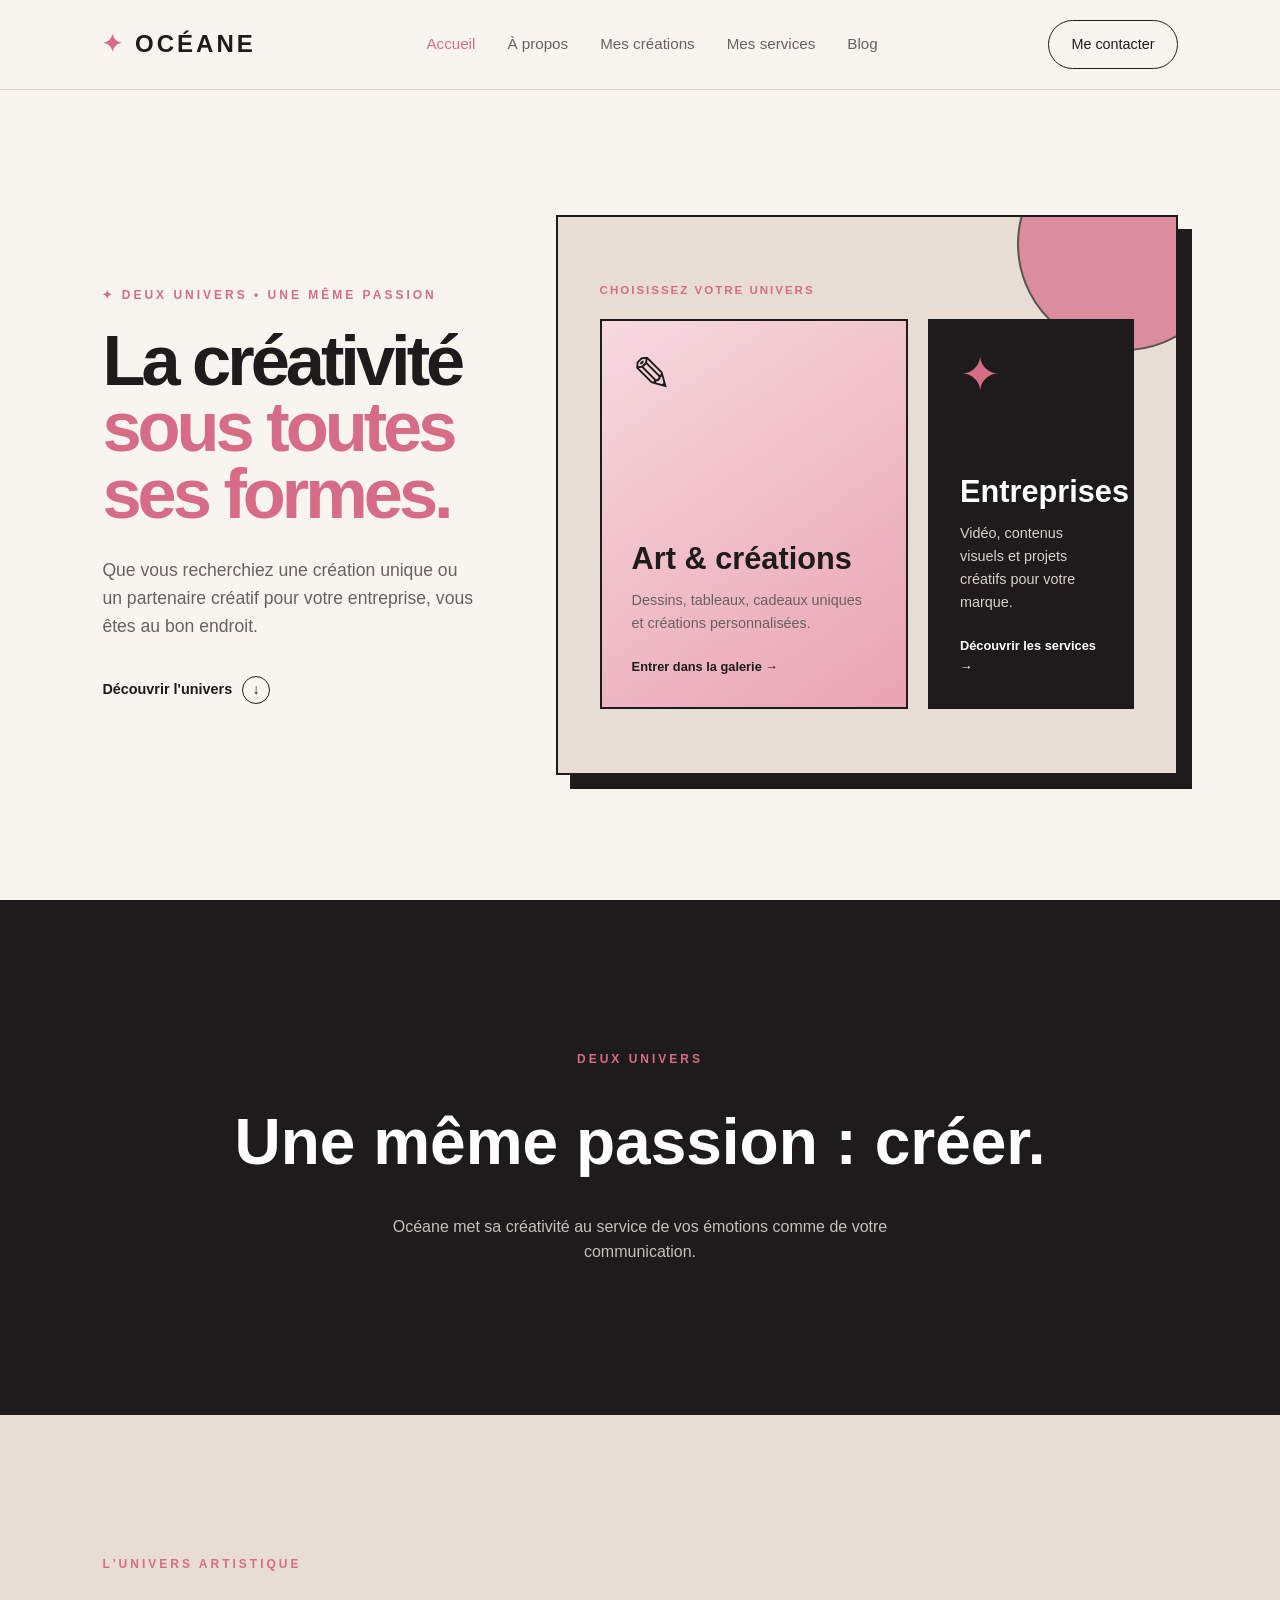
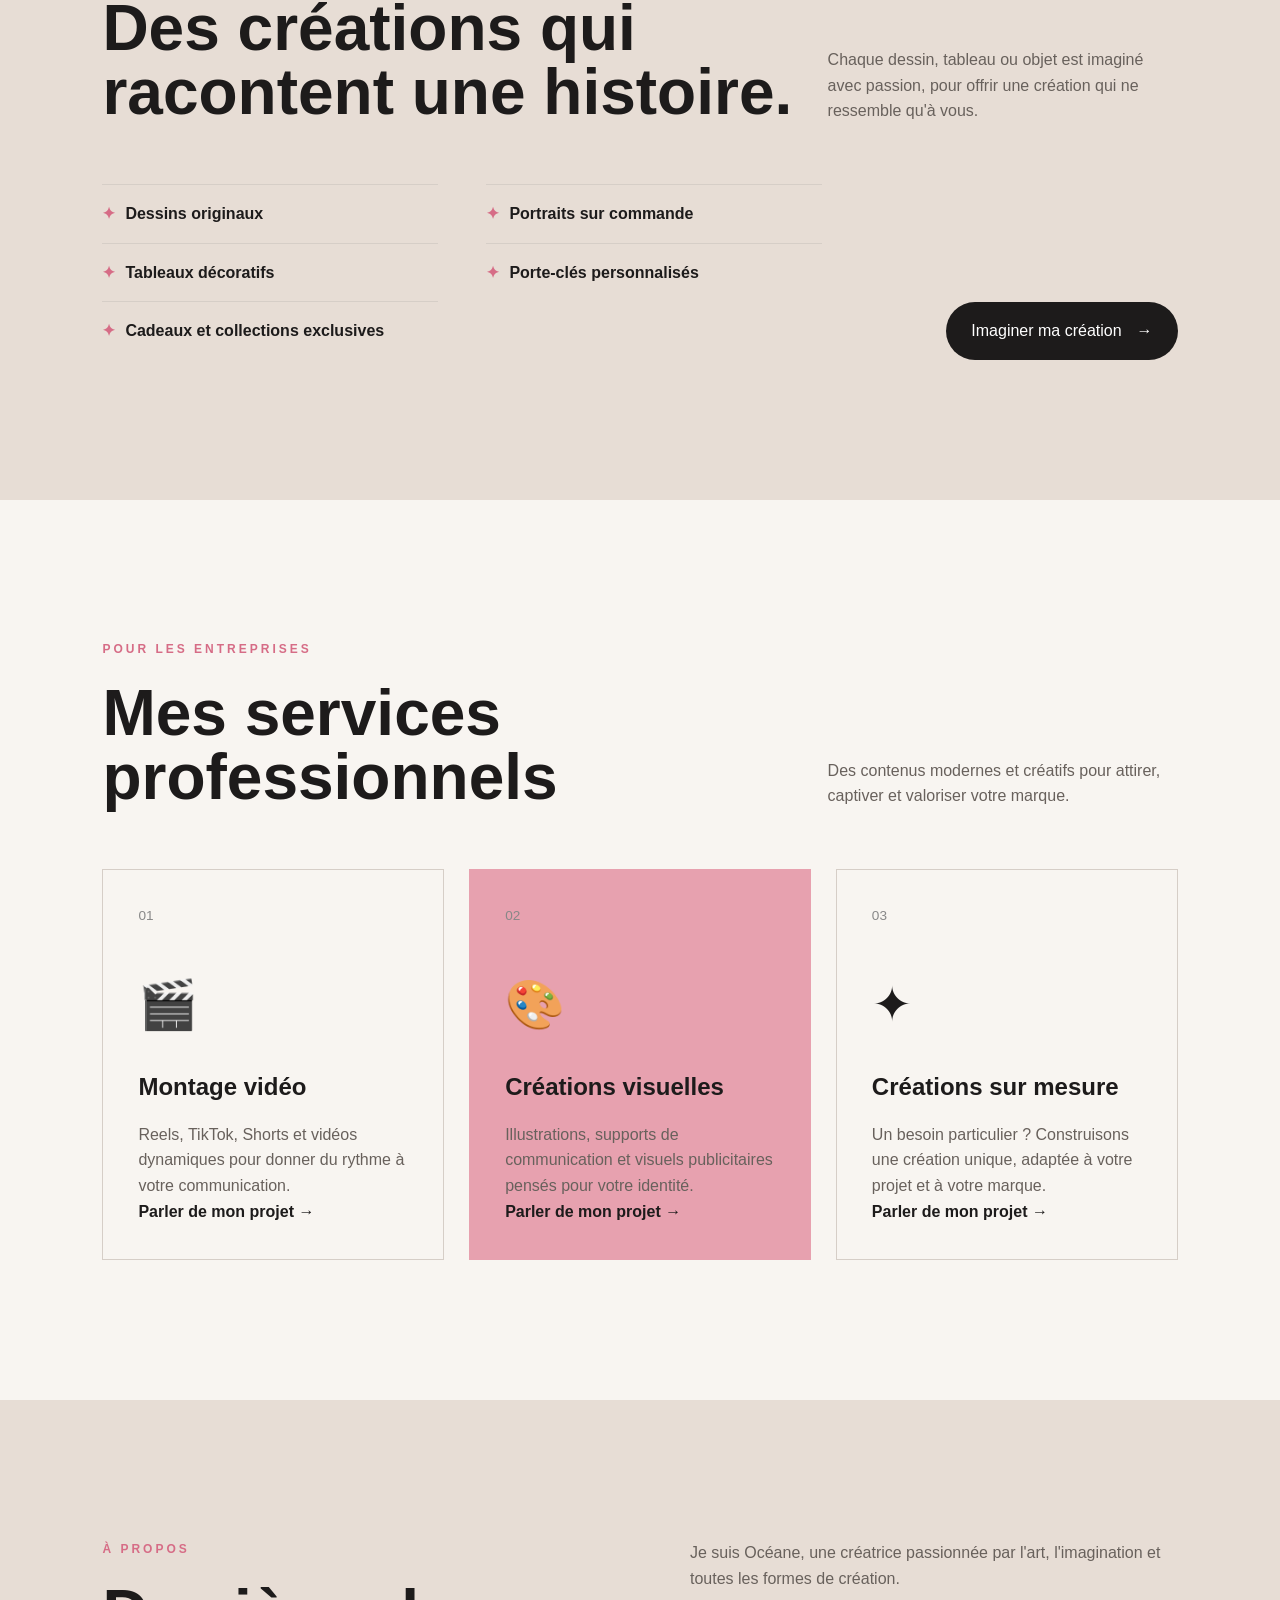
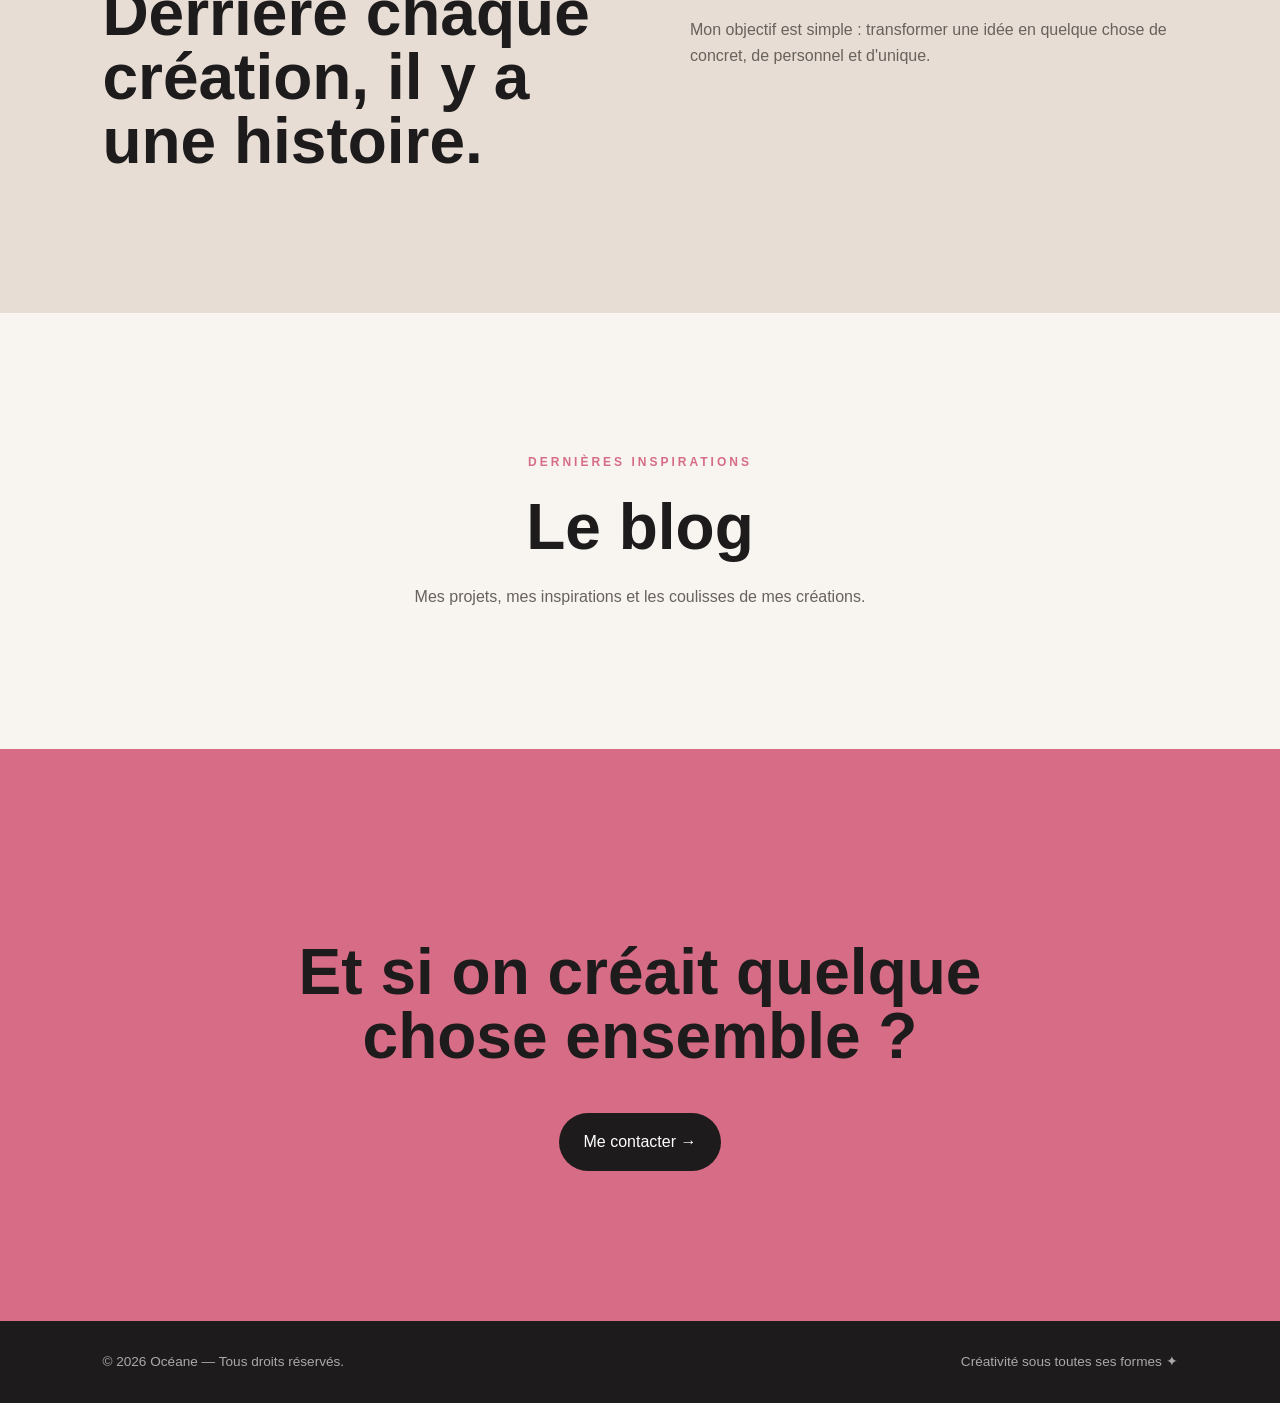
==== index.html @ be3ee0b8 "Première sauvegarde du site" ====
<!DOCTYPE html>
<html lang="fr">

<head>
    <meta charset="UTF-8">
    <meta name="viewport" content="width=device-width, initial-scale=1.0">
    <meta name="description" content="Découvrez l'univers créatif d'Océane : créations artistiques, contenus digitaux et projets sur mesure.">

    <title>Océane — Créativité & Univers</title>

    <link rel="stylesheet" href="styles/style.css">
    <script src="scripts/script.js" defer></script>
</head>

<body id="top">

    <!-- ================= HEADER ================= -->

    <header class="header">

        <a href="#top" class="logo" aria-label="Retour à l'accueil">
            <span aria-hidden="true">✦</span>
            OCÉANE
        </a>

        <button class="nav-toggle" type="button" aria-expanded="false" aria-controls="primary-navigation" aria-label="Ouvrir le menu">
            <span></span>
            <span></span>
            <span></span>
        </button>

        <nav id="primary-navigation" class="nav" aria-label="Navigation principale">

            <a href="#top" class="active">Accueil</a>

            <a href="#about">À propos</a>

            <a href="#creations">Mes créations</a>

            <a href="#services">Mes services</a>

            <a href="#blog">Blog</a>

        </nav>

        <a href="#contact" class="header-button">
            Me contacter
        </a>

    </header>


    <!-- ================= HERO ================= -->

    <main>

        <section class="hero">

            <div class="hero-content">

                <p class="hero-label">
                    ✦ DEUX UNIVERS • UNE MÊME PASSION
                </p>

                <h1>
                    La créativité
                    <span>sous toutes ses formes.</span>
                </h1>

                <p class="hero-text">

                    Que vous recherchiez une création unique ou un partenaire
                    créatif pour votre entreprise, vous êtes au bon endroit.

                </p>

                <a href="#intro" class="hero-scroll">
                    Découvrir l'univers
                    <span aria-hidden="true">↓</span>
                </a>

            </div>


            <div class="hero-visual">

                <p class="hero-visual-label">CHOISISSEZ VOTRE UNIVERS</p>

                <div class="universe-choices">

                    <a href="#creations" class="universe-card universe-card-art">
                        <span class="universe-card-icon" aria-hidden="true">✎</span>
                        <span class="universe-card-title">Art & créations</span>
                        <span class="universe-card-text">Dessins, tableaux, cadeaux uniques et créations personnalisées.</span>
                        <span class="universe-card-link">Entrer dans la galerie →</span>
                    </a>

                    <a href="#services" class="universe-card universe-card-pro">
                        <span class="universe-card-icon" aria-hidden="true">✦</span>
                        <span class="universe-card-title">Entreprises</span>
                        <span class="universe-card-text">Vidéo, contenus visuels et projets créatifs pour votre marque.</span>
                        <span class="universe-card-link">Découvrir les services →</span>
                    </a>

                </div>

            </div>

        </section>


        <!-- ================= INTRODUCTION ================= -->

        <section id="intro" class="intro">

            <p class="section-label">
                DEUX UNIVERS
            </p>

            <h2>
                Une même passion : créer.
            </h2>

            <p>
                Océane met sa créativité au service de vos émotions
                comme de votre communication.
            </p>

        </section>


        <!-- ================= CREATIONS ================= -->

        <section id="creations" class="creations">

            <div class="section-heading">

                <div>

                    <p class="section-label">
                        L'UNIVERS ARTISTIQUE
                    </p>

                    <h2>
                        Des créations qui racontent une histoire.
                    </h2>

                </div>

                <p>
                    Chaque dessin, tableau ou objet est imaginé avec passion,
                    pour offrir une création qui ne ressemble qu'à vous.
                </p>

            </div>

            <div class="creations-content">

                <ul class="creations-list">
                    <li>Dessins originaux</li>
                    <li>Portraits sur commande</li>
                    <li>Tableaux décoratifs</li>
                    <li>Porte-clés personnalisés</li>
                    <li>Cadeaux et collections exclusives</li>
                </ul>

                <a href="#contact" class="primary-button">
                    Imaginer ma création
                    <span aria-hidden="true">→</span>
                </a>

            </div>

        </section>


        <!-- ================= SERVICES ================= -->

        <section id="services" class="services">

            <div class="section-heading">

                <div>

                    <p class="section-label">
                        POUR LES ENTREPRISES
                    </p>

                    <h2>
                        Mes services professionnels
                    </h2>

                </div>

                <p>
                    Des contenus modernes et créatifs pour attirer,
                    captiver et valoriser votre marque.
                </p>

            </div>


            <div class="services-grid">

                <article class="service-card">

                    <span class="service-number">
                        01
                    </span>

                    <span class="service-icon">
                        🎬
                    </span>

                    <h3>
                        Montage vidéo
                    </h3>

                    <p>
                        Reels, TikTok, Shorts et vidéos dynamiques
                        pour donner du rythme à votre communication.
                    </p>

                    <a href="#contact">
                        Parler de mon projet →
                    </a>

                </article>


                <article class="service-card featured">

                    <span class="service-number">
                        02
                    </span>

                    <span class="service-icon">
                        🎨
                    </span>

                    <h3>
                        Créations visuelles
                    </h3>

                    <p>
                        Illustrations, supports de communication et visuels
                        publicitaires pensés pour votre identité.
                    </p>

                    <a href="#contact">
                        Parler de mon projet →
                    </a>

                </article>


                <article class="service-card">

                    <span class="service-number">
                        03
                    </span>

                    <span class="service-icon">
                        ✦
                    </span>

                    <h3>
                        Créations sur mesure
                    </h3>

                    <p>
                        Un besoin particulier ? Construisons une création
                        unique, adaptée à votre projet et à votre marque.
                    </p>

                    <a href="#contact">
                        Parler de mon projet →
                    </a>

                </article>

            </div>

        </section>


        <!-- ================= ABOUT ================= -->

        <section id="about" class="about">

            <div>

                <p class="section-label">
                    À PROPOS
                </p>

                <h2>
                    Derrière chaque création,
                    il y a une histoire.
                </h2>

            </div>

            <p>

                Je suis Océane, une créatrice passionnée par
                l'art, l'imagination et toutes les formes de création.

                <br><br>

                Mon objectif est simple :
                transformer une idée en quelque chose
                de concret, de personnel et d'unique.

            </p>

        </section>


        <!-- ================= BLOG ================= -->

        <section id="blog" class="blog">

            <p class="section-label">
                DERNIÈRES INSPIRATIONS
            </p>

            <h2>
                Le blog
            </h2>

            <p>
                Mes projets, mes inspirations et les coulisses
                de mes créations.
            </p>

        </section>


        <!-- ================= CONTACT ================= -->

        <section id="contact" class="contact">

            <p class="section-label">
                UN PROJET ?
            </p>

            <h2>
                Et si on créait
                quelque chose ensemble ?
            </h2>

            <a href="mailto:contact@example.com" class="primary-button">
                Me contacter →
            </a>

        </section>

    </main>


    <!-- ================= FOOTER ================= -->

    <footer class="footer">

        <p>
            © 2026 Océane — Tous droits réservés.
        </p>

        <p>
            Créativité sous toutes ses formes ✦
        </p>

    </footer>

    <button id="scrollTopBtn" type="button" aria-label="Retour en haut de page">↑</button>

</body>

</html>
---- styles/style.css ----
/* =========================
   RESET
========================= */

:root {
    --background: #f8f5f1;
    --surface: #e7ddd5;
    --accent: #d66c86;
    --text: #1d1b1b;
    --muted-text: #68615c;
    --border: #d6cec7;
    --dark: #1d1b1b;
    --light: #ffffff;
}

* {
    margin: 0;
    padding: 0;
    box-sizing: border-box;
}

html {
    scroll-behavior: smooth;
}

body {
    font-family: Arial, Helvetica, sans-serif;
    background-color: var(--background);
    color: var(--text);
    line-height: 1.6;
}

a {
    text-decoration: none;
    color: inherit;
}

a:focus-visible,
button:focus-visible {
    outline: 3px solid var(--accent);
    outline-offset: 4px;
}


/* =========================
   HEADER / NAVBAR
========================= */

.header {
    width: 100%;
    height: 90px;

    padding: 0 8%;

    display: flex;
    align-items: center;
    justify-content: space-between;

    background-color: var(--background);

    border-bottom: 1px solid var(--border);
}

.logo {
    font-size: 1.5rem;
    font-weight: 800;
    letter-spacing: 3px;
}

.logo span {
    color: var(--accent);
}

.nav {
    display: flex;
    align-items: center;
    gap: clamp(18px, 2.5vw, 38px);
}

.nav a {
    font-size: 0.95rem;
    color: var(--muted-text);

    transition: color 0.3s ease;
}

.nav a:hover,
.nav a.active {
    color: var(--accent);
}

.header-button {
    padding: 12px 22px;

    border: 1px solid var(--text);
    border-radius: 30px;

    font-size: 0.9rem;

    transition: background-color 0.3s ease, color 0.3s ease;
}

.header-button:hover {
    background-color: var(--dark);
    color: var(--light);
}

.nav-toggle {
    display: none;
    padding: 8px;

    border: 0;
    background: transparent;
    color: var(--text);
    cursor: pointer;
}

.nav-toggle span {
    display: block;
    width: 26px;
    height: 2px;
    margin: 5px 0;
    background-color: currentColor;
    transition: transform 0.2s ease, opacity 0.2s ease;
}


/* =========================
   HERO
========================= */

.hero {
    min-height: calc(100vh - 90px);

    padding: 60px 8%;

    display: grid;
    grid-template-columns: minmax(0, 0.75fr) minmax(0, 1.25fr);

    align-items: center;
    gap: 80px;
}

.hero-content {
    max-width: 500px;
}

.hero-label,
.section-label {
    margin-bottom: 22px;

    color: var(--accent);

    font-size: 0.75rem;
    font-weight: 700;

    letter-spacing: 3px;
}

.hero h1 {
    margin-bottom: 28px;

    font-size: clamp(3.2rem, 5.5vw, 5.8rem);
    line-height: 0.95;
    letter-spacing: -4px;
}

.hero h1 span {
    display: block;
    color: #d66c86;
}

.hero-text {
    max-width: 480px;

    margin-bottom: 35px;

    color: var(--muted-text);
    font-size: 1.1rem;
}

.hero-scroll {
    display: inline-flex;
    align-items: center;
    gap: 10px;
    color: var(--text);
    font-size: 0.9rem;
    font-weight: 800;
}

.hero-scroll span {
    display: grid;
    width: 28px;
    height: 28px;
    place-items: center;
    border: 1px solid currentColor;
    border-radius: 50%;
    transition: background-color 0.25s ease, color 0.25s ease;
}

.hero-scroll:hover span {
    background-color: var(--text);
    color: var(--light);
}

.primary-button {
    display: inline-flex;
    align-items: center;
    gap: 15px;

    padding: 16px 25px;

    background-color: var(--dark);
    color: var(--light);

    border-radius: 30px;

    transition: background-color 0.3s ease, transform 0.3s ease;
}

.primary-button:hover {
    background-color: var(--accent);
    transform: translateY(-3px);
}

.secondary-button {
    color: var(--muted-text);

    border-bottom: 1px solid #555;
}


/* =========================
   HERO UNIVERSES
========================= */

.hero-visual {
    position: relative;
    display: flex;
    flex-direction: column;
    justify-content: center;
    min-height: 560px;
    padding: 42px;
    overflow: hidden;
    background-color: var(--surface);
    border: 2px solid var(--text);
    box-shadow: 14px 14px 0 var(--text);
}

.hero-visual::before {
    position: absolute;
    top: -80px;
    right: -55px;
    width: 210px;
    height: 210px;
    border: 2px solid var(--text);
    border-radius: 50%;
    background-color: var(--accent);
    content: '';
    opacity: 0.7;
}

.hero-visual-label {
    position: relative;
    z-index: 1;
    margin-bottom: 20px;
    color: var(--accent);
    font-size: 0.72rem;
    font-weight: 800;
    letter-spacing: 2px;
}

.universe-choices {
    position: relative;
    z-index: 1;
    display: grid;
    grid-template-columns: minmax(0, 1.2fr) minmax(0, 0.8fr);
    gap: 20px;
}

.universe-card {
    display: flex;
    flex-direction: column;
    min-height: 390px;
    padding: 30px;
    border: 2px solid var(--text);
    transition: transform 0.3s ease, box-shadow 0.3s ease;
}

.universe-card:hover {
    box-shadow: 7px 7px 0 var(--text);
    transform: translate(-4px, -4px);
}

.universe-card-art {
    background: linear-gradient(145deg, #f7d9df 0%, #e9a3b2 100%);
}

.universe-card-pro {
    background-color: var(--dark);
    color: var(--light);
}

.universe-card-icon {
    margin-bottom: auto;
    color: var(--accent);
    font-size: 3rem;
    line-height: 1;
}

.universe-card-art .universe-card-icon {
    color: var(--text);
}

.universe-card-title {
    margin-top: 24px;
    font-size: clamp(1.5rem, 2.4vw, 2.2rem);
    font-weight: 800;
    line-height: 1;
}

.universe-card-text {
    margin-top: 14px;
    color: var(--muted-text);
    font-size: 0.9rem;
}

.universe-card-pro .universe-card-text {
    color: #d9d1cb;
}

.universe-card-link {
    margin-top: 22px;
    font-size: 0.8rem;
    font-weight: 800;
}


/* =========================
   INTRO
========================= */

.intro {
    padding: 150px 8%;

    text-align: center;

    background-color: var(--dark);
    color: var(--light);
}

.intro h2 {
    margin-bottom: 20px;

    font-size: clamp(2.5rem, 5vw, 5rem);
}

.intro p:last-child {
    max-width: 550px;

    margin: auto;

    color: #c7c1bc;
}


/* =========================
   CREATIONS
========================= */

.creations {
    padding: 140px 8%;
    background-color: var(--surface);
}

.creations-content {
    display: flex;
    align-items: end;
    justify-content: space-between;
    gap: 40px;
}

.creations-list {
    display: grid;
    grid-template-columns: repeat(2, minmax(0, 1fr));
    gap: 0 48px;
    width: min(100%, 720px);
    list-style: none;
}

.creations-list li {
    padding: 16px 0;
    border-top: 1px solid var(--border);
    font-weight: 700;
}

.creations-list li::before {
    margin-right: 10px;
    color: var(--accent);
    content: '✦';
}


/* =========================
   SERVICES
========================= */

.services {
    padding: 140px 8%;
}

.section-heading {
    display: flex;
    justify-content: space-between;
    align-items: end;

    margin-bottom: 60px;
}

.section-heading h2,
.about h2,
.blog h2,
.contact h2 {
    font-size: clamp(2.5rem, 5vw, 5rem);
    line-height: 1;
}

.section-heading > p {
    max-width: 350px;
    color: var(--muted-text);
}

.services-grid {
    display: grid;
    grid-template-columns: repeat(3, 1fr);
    gap: 25px;
}

.service-card {
    min-height: 380px;

    padding: 35px;

    border: 1px solid var(--border);

    display: flex;
    flex-direction: column;

    transition: transform 0.3s ease, border-color 0.3s ease;
}

.service-card:hover {
    transform: translateY(-8px);
    border-color: var(--accent);
}

.service-card.featured {
    background-color: #e7a1af;
    border-color: #e7a1af;
}

.service-number {
    color: #888;
    font-size: 0.85rem;
}

.service-icon {
    margin-top: 40px;
    margin-bottom: 25px;

    font-size: 3rem;
}

.service-card h3 {
    margin-bottom: 15px;
    font-size: 1.5rem;
}

.service-card p {
    color: var(--muted-text);
}

.service-card a {
    margin-top: auto;

    font-weight: bold;
}


/* =========================
   ABOUT
========================= */

.about {
    padding: 140px 8%;

    display: grid;
    grid-template-columns: 1fr 1fr;
    gap: 100px;

    background-color: var(--surface);
}

.about p:last-child {
    max-width: 500px;

    color: var(--muted-text);
}


/* =========================
   BLOG
========================= */

.blog {
    padding: 140px 8%;

    text-align: center;
}

.blog p:last-child {
    margin-top: 25px;

    color: var(--muted-text);
}


/* =========================
   CONTACT
========================= */

.contact {
    padding: 150px 8%;

    text-align: center;

    background-color: var(--accent);
}

.contact h2 {
    max-width: 800px;

    margin: 0 auto 45px;
}


/* =========================
   FOOTER
========================= */

.footer {
    padding: 30px 8%;

    display: flex;
    justify-content: space-between;

    background-color: var(--dark);
    color: #aaa;

    font-size: 0.85rem;
}


/* =========================
   RESPONSIVE
========================= */

@media (max-width: 1050px) {

    .nav {
        position: absolute;
        top: 90px;
        right: 5%;
        left: 5%;
        z-index: 10;

        display: none;
        flex-direction: column;
        align-items: stretch;
        gap: 0;
        padding: 16px;

        background-color: var(--background);
        border: 1px solid var(--border);
        box-shadow: 8px 8px 0 var(--text);
    }

    .nav.is-open {
        display: flex;
    }

    .nav a {
        padding: 14px 8px;
    }

    .nav-toggle {
        display: block;
    }

    .nav-toggle[aria-expanded="true"] span:nth-child(1) {
        transform: translateY(7px) rotate(45deg);
    }

    .nav-toggle[aria-expanded="true"] span:nth-child(2) {
        opacity: 0;
    }

    .nav-toggle[aria-expanded="true"] span:nth-child(3) {
        transform: translateY(-7px) rotate(-45deg);
    }

    .hero {
        grid-template-columns: 1fr;
    }

    .hero-content {
        max-width: 650px;
    }

    .services-grid {
        grid-template-columns: 1fr;
    }

    .about {
        grid-template-columns: 1fr;
    }

    .section-heading {
        display: block;
    }

    .section-heading > p {
        margin-top: 25px;
    }

    .creations-content {
        align-items: start;
        flex-direction: column;
    }

}

@media (max-width: 600px) {

    .header {
        padding: 0 5%;
    }

    .header-button {
        display: none;
    }

    .hero,
    .services,
    .about,
    .creations,
    .intro,
    .blog,
    .contact {
        padding-left: 5%;
        padding-right: 5%;
    }

    .hero h1 {
        font-size: 3.5rem;
    }

    .hero,
    .intro,
    .services,
    .about,
    .creations,
    .blog,
    .contact {
        padding-top: 80px;
        padding-bottom: 80px;
    }

    .hero-visual {
        min-height: 480px;
        padding: 24px;
        box-shadow: 8px 8px 0 var(--text);
    }

    .universe-choices {
        grid-template-columns: 1fr;
    }

    .universe-card {
        min-height: 240px;
    }

    .creations-list {
        grid-template-columns: 1fr;
        width: 100%;
    }

    .footer {
        flex-direction: column;
        gap: 10px;
    }

}

#scrollTopBtn {
    position: fixed;
    right: 24px;
    bottom: 24px;

    width: 50px;
    height: 50px;

    border: 0;
    border-radius: 50%;
    background: var(--accent);
    color: var(--light);
    cursor: pointer;
    font-size: 22px;
    opacity: 0;
    visibility: hidden;
    transform: translateY(15px);
    transition: opacity 0.3s ease, transform 0.3s ease, visibility 0.3s ease;
    z-index: 20;
}

#scrollTopBtn.show {
    opacity: 1;
    visibility: visible;
    transform: translateY(0);
}

#scrollTopBtn:hover {
    background: #c45473;
}

@media (prefers-reduced-motion: reduce) {
    *,
    *::before,
    *::after {
        scroll-behavior: auto;
        transition-duration: 0.01ms !important;
    }
}
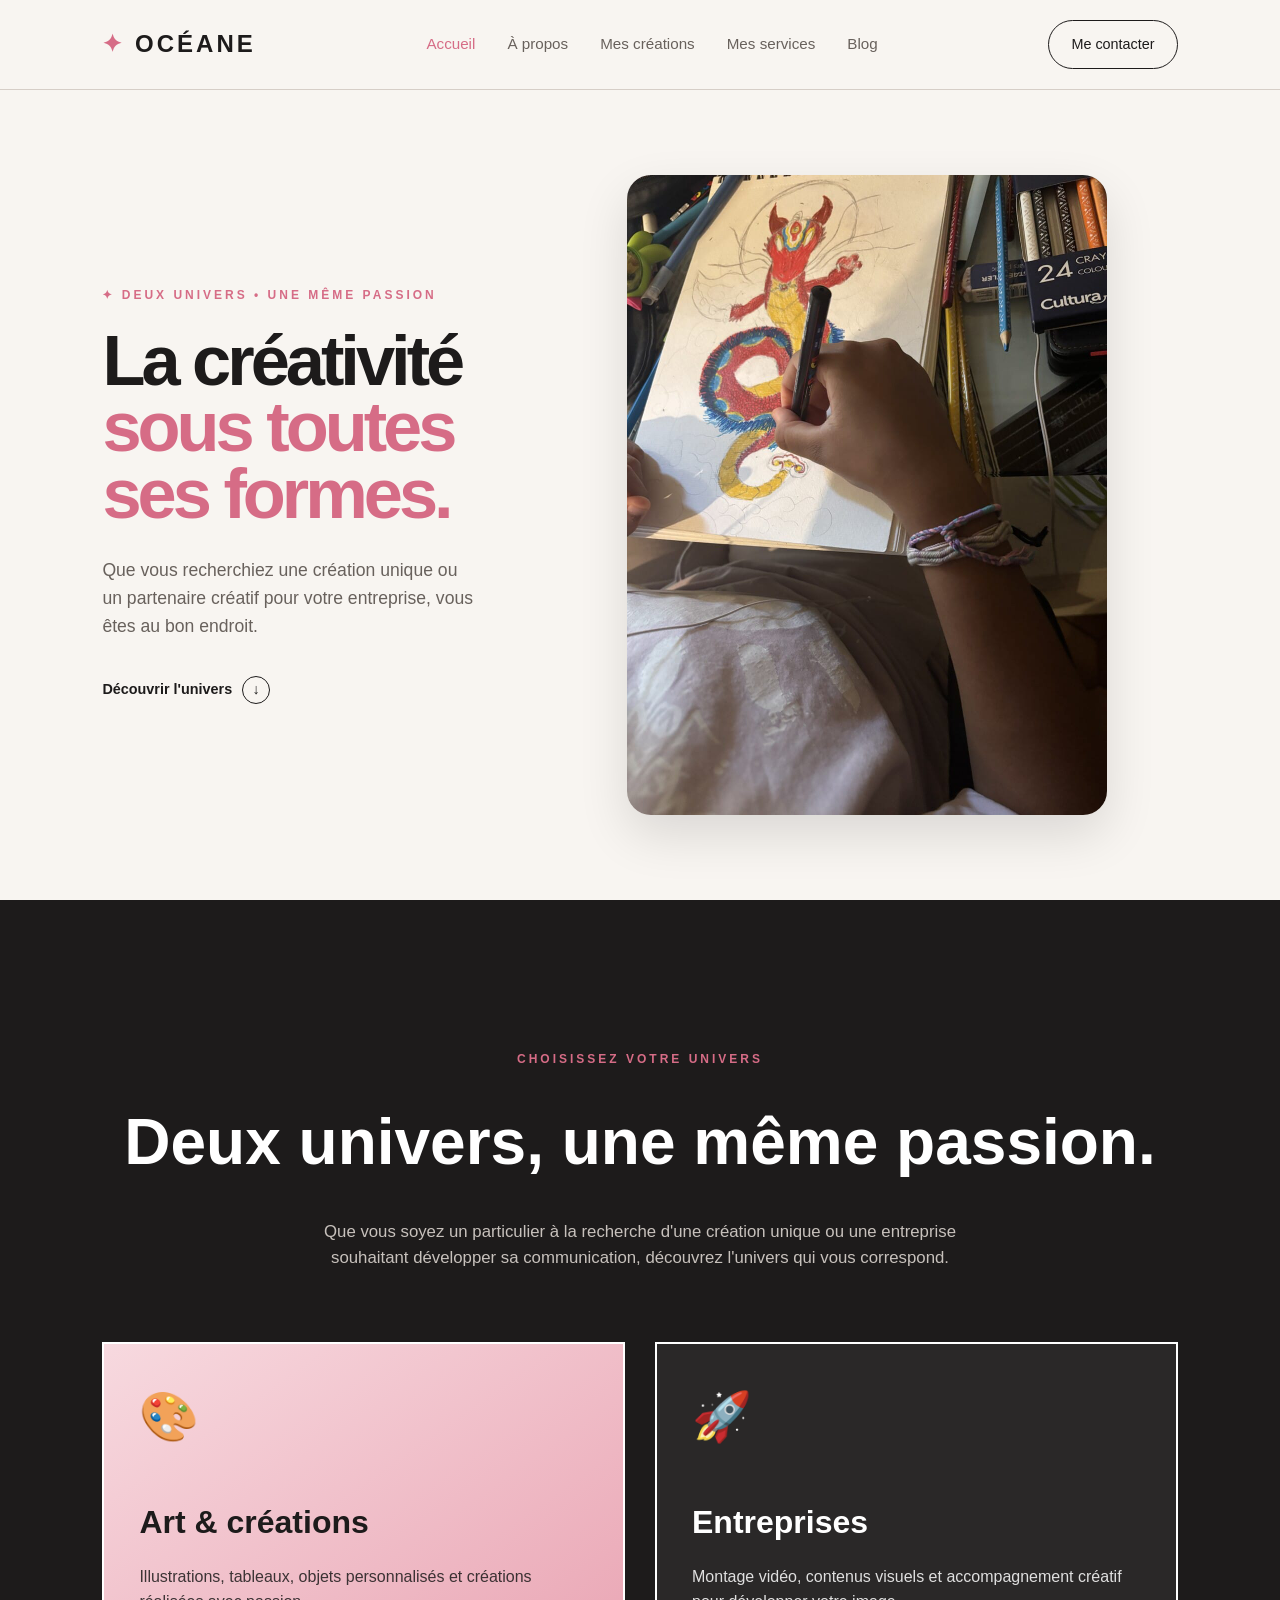
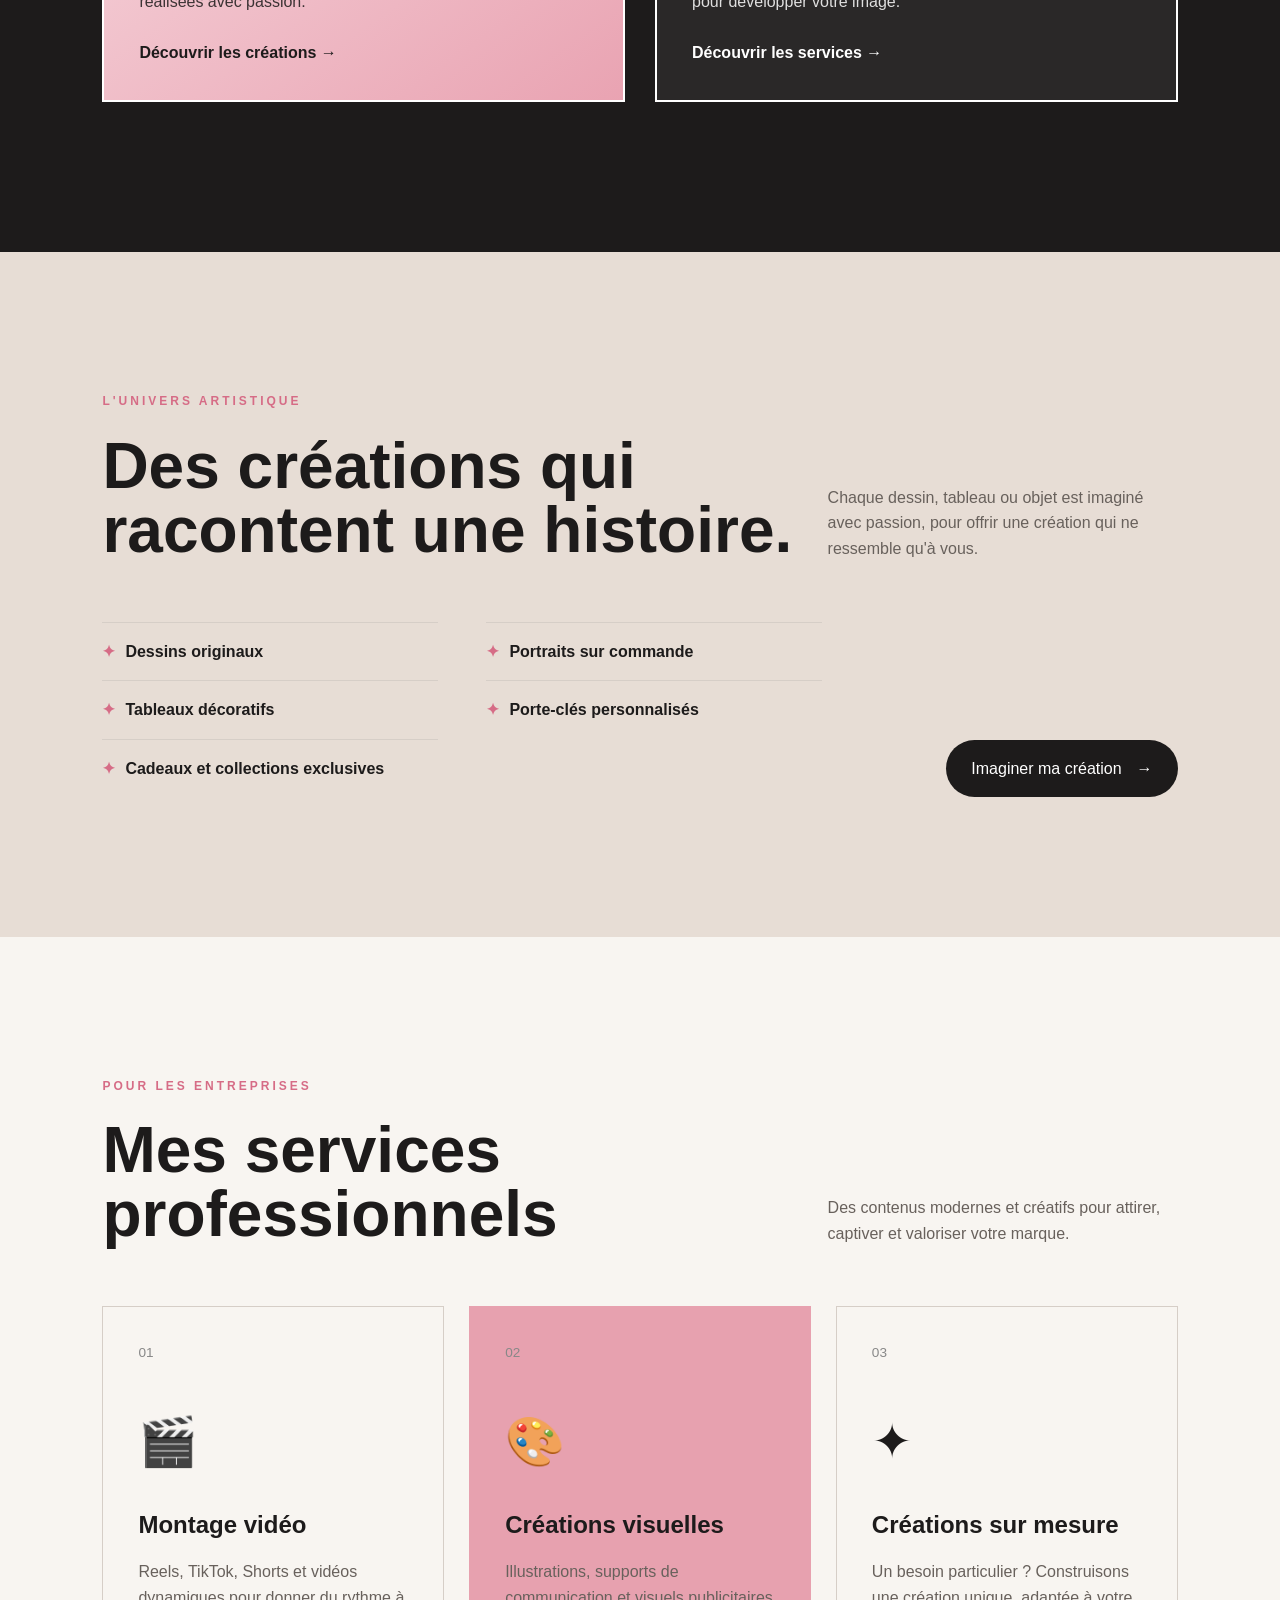
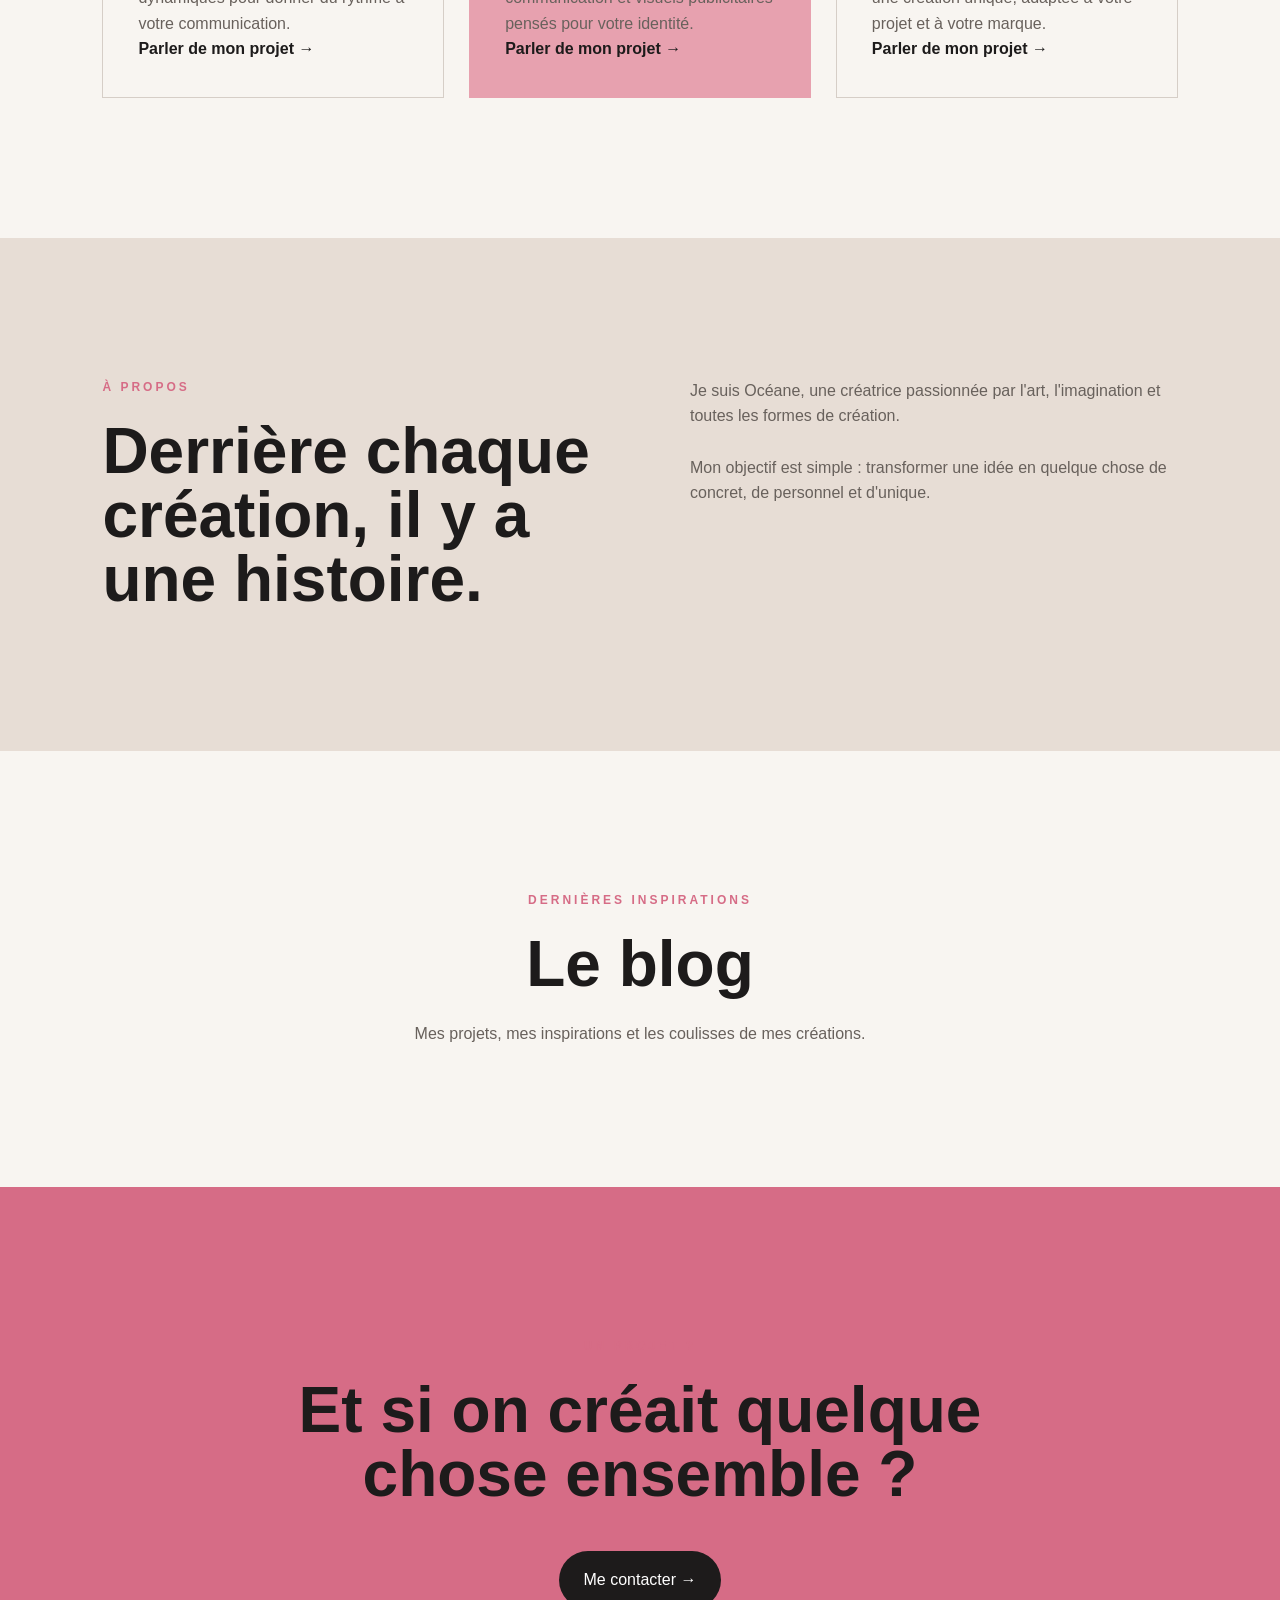
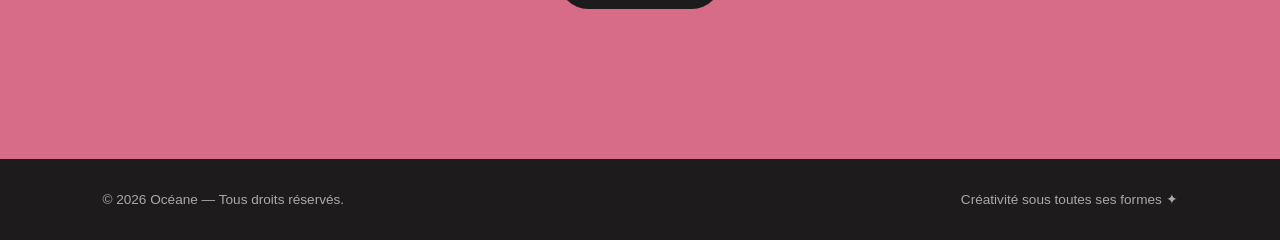
==== commit d0bc003c: "fin structure" ====
--- a/index.html
+++ b/index.html
@@ -33,17 +33,17 @@
 
             <a href="#top" class="active">Accueil</a>
 
-            <a href="#about">À propos</a>
-
-            <a href="#creations">Mes créations</a>
-
-            <a href="#services">Mes services</a>
-
-            <a href="#blog">Blog</a>
+            <a href="pages/about.html">À propos</a>
+
+            <a href="pages/creations.html">Mes créations</a>
+
+            <a href="pages/services.html">Mes services</a>
+
+            <a href="pages/blog.html">Blog</a>
 
         </nav>
 
-        <a href="#contact" class="header-button">
+        <a href="pages/contact.html" class="header-button">
             Me contacter
         </a>
 
@@ -82,27 +82,11 @@
             </div>
 
 
-            <div class="hero-visual">
-
-                <p class="hero-visual-label">CHOISISSEZ VOTRE UNIVERS</p>
-
-                <div class="universe-choices">
-
-                    <a href="#creations" class="universe-card universe-card-art">
-                        <span class="universe-card-icon" aria-hidden="true">✎</span>
-                        <span class="universe-card-title">Art & créations</span>
-                        <span class="universe-card-text">Dessins, tableaux, cadeaux uniques et créations personnalisées.</span>
-                        <span class="universe-card-link">Entrer dans la galerie →</span>
-                    </a>
-
-                    <a href="#services" class="universe-card universe-card-pro">
-                        <span class="universe-card-icon" aria-hidden="true">✦</span>
-                        <span class="universe-card-title">Entreprises</span>
-                        <span class="universe-card-text">Vidéo, contenus visuels et projets créatifs pour votre marque.</span>
-                        <span class="universe-card-link">Découvrir les services →</span>
-                    </a>
-
-                </div>
+            <div class="hero-image">
+
+                <img
+                    src="images/accueil.jpeg"
+                    alt="Océane en train de réaliser une illustration">
 
             </div>
 
@@ -114,17 +98,59 @@
         <section id="intro" class="intro">
 
             <p class="section-label">
-                DEUX UNIVERS
+                CHOISISSEZ VOTRE UNIVERS
             </p>
 
             <h2>
-                Une même passion : créer.
+                Deux univers, une même passion.
             </h2>
 
-            <p>
-                Océane met sa créativité au service de vos émotions
-                comme de votre communication.
-            </p>
+            <p class="intro-text">
+                Que vous soyez un particulier à la recherche d'une création unique
+                ou une entreprise souhaitant développer sa communication,
+                découvrez l'univers qui vous correspond.
+            </p>
+
+            <div class="universe-choices">
+
+                <a href="pages/creations.html" class="universe-card universe-card-art">
+
+                    <span class="universe-card-icon" aria-hidden="true">🎨</span>
+
+                    <span class="universe-card-title">
+                        Art & créations
+                    </span>
+
+                    <span class="universe-card-text">
+                        Illustrations, tableaux, objets personnalisés et créations réalisées avec passion.
+                    </span>
+
+                    <span class="universe-card-link">
+                        Découvrir les créations →
+                    </span>
+
+                </a>
+
+
+                <a href="pages/services.html" class="universe-card universe-card-pro">
+
+                    <span class="universe-card-icon" aria-hidden="true">🚀</span>
+
+                    <span class="universe-card-title">
+                        Entreprises
+                    </span>
+
+                    <span class="universe-card-text">
+                        Montage vidéo, contenus visuels et accompagnement créatif pour développer votre image.
+                    </span>
+
+                    <span class="universe-card-link">
+                        Découvrir les services →
+                    </span>
+
+                </a>
+
+            </div>
 
         </section>
 
--- a/styles/style.css
+++ b/styles/style.css
@@ -229,110 +229,26 @@
     border-bottom: 1px solid #555;
 }
 
-
-/* =========================
-   HERO UNIVERSES
-========================= */
-
-.hero-visual {
-    position: relative;
-    display: flex;
-    flex-direction: column;
-    justify-content: center;
-    min-height: 560px;
-    padding: 42px;
-    overflow: hidden;
-    background-color: var(--surface);
-    border: 2px solid var(--text);
-    box-shadow: 14px 14px 0 var(--text);
-}
-
-.hero-visual::before {
-    position: absolute;
-    top: -80px;
-    right: -55px;
-    width: 210px;
-    height: 210px;
-    border: 2px solid var(--text);
-    border-radius: 50%;
-    background-color: var(--accent);
-    content: '';
-    opacity: 0.7;
-}
-
-.hero-visual-label {
-    position: relative;
-    z-index: 1;
-    margin-bottom: 20px;
-    color: var(--accent);
-    font-size: 0.72rem;
-    font-weight: 800;
-    letter-spacing: 2px;
-}
-
-.universe-choices {
-    position: relative;
-    z-index: 1;
-    display: grid;
-    grid-template-columns: minmax(0, 1.2fr) minmax(0, 0.8fr);
-    gap: 20px;
-}
-
-.universe-card {
-    display: flex;
-    flex-direction: column;
-    min-height: 390px;
-    padding: 30px;
-    border: 2px solid var(--text);
-    transition: transform 0.3s ease, box-shadow 0.3s ease;
-}
-
-.universe-card:hover {
-    box-shadow: 7px 7px 0 var(--text);
-    transform: translate(-4px, -4px);
-}
-
-.universe-card-art {
-    background: linear-gradient(145deg, #f7d9df 0%, #e9a3b2 100%);
-}
-
-.universe-card-pro {
-    background-color: var(--dark);
-    color: var(--light);
-}
-
-.universe-card-icon {
-    margin-bottom: auto;
-    color: var(--accent);
-    font-size: 3rem;
-    line-height: 1;
-}
-
-.universe-card-art .universe-card-icon {
-    color: var(--text);
-}
-
-.universe-card-title {
-    margin-top: 24px;
-    font-size: clamp(1.5rem, 2.4vw, 2.2rem);
-    font-weight: 800;
-    line-height: 1;
-}
-
-.universe-card-text {
-    margin-top: 14px;
-    color: var(--muted-text);
-    font-size: 0.9rem;
-}
-
-.universe-card-pro .universe-card-text {
-    color: #d9d1cb;
-}
-
-.universe-card-link {
-    margin-top: 22px;
-    font-size: 0.8rem;
-    font-weight: 800;
+.hero-image{
+    display:flex;
+    justify-content:center;
+    align-items:center;
+}
+
+.hero-image img{
+    width:100%;
+    max-width:480px;
+    border-radius:24px;
+    object-fit:cover;
+
+    box-shadow:
+        0 20px 50px rgba(0,0,0,.12);
+
+    transition:.4s;
+}
+
+.hero-image img:hover{
+    transform:translateY(-6px);
 }
 
 
@@ -342,25 +258,75 @@
 
 .intro {
     padding: 150px 8%;
-
     text-align: center;
-
     background-color: var(--dark);
     color: var(--light);
 }
 
 .intro h2 {
-    margin-bottom: 20px;
-
+    margin-bottom: 25px;
     font-size: clamp(2.5rem, 5vw, 5rem);
 }
 
-.intro p:last-child {
-    max-width: 550px;
-
-    margin: auto;
-
+.intro-text {
+    max-width: 700px;
+    margin: 0 auto 70px;
     color: #c7c1bc;
+    font-size: 1.05rem;
+}
+
+.intro .universe-choices {
+    display: grid;
+    grid-template-columns: repeat(2, 1fr);
+    gap: 30px;
+    margin-top: 30px;
+}
+
+.intro .universe-card {
+    display: flex;
+    flex-direction: column;
+    min-height: 360px;
+    padding: 35px;
+    text-align: left;
+    border: 2px solid var(--light);
+    transition: transform .3s ease, box-shadow .3s ease;
+}
+
+.intro .universe-card:hover {
+    transform: translate(-5px, -5px);
+    box-shadow: 8px 8px 0 var(--light);
+}
+
+.intro .universe-card-art {
+    background: linear-gradient(145deg, #f7d9df 0%, #e9a3b2 100%);
+    color: var(--text);
+}
+
+.intro .universe-card-pro {
+    background: #2a2828;
+    color: var(--light);
+}
+
+.intro .universe-card-icon {
+    font-size: 3rem;
+    margin-bottom: auto;
+}
+
+.intro .universe-card-title {
+    margin-top: 30px;
+    font-size: 2rem;
+    font-weight: 800;
+}
+
+.intro .universe-card-text {
+    margin-top: 15px;
+    color: inherit;
+    opacity: .85;
+}
+
+.intro .universe-card-link {
+    margin-top: 25px;
+    font-weight: 700;
 }
 
 
@@ -507,6 +473,854 @@
     color: var(--muted-text);
 }
 
+/* =========================
+   PAGE À PROPOS
+========================= */
+
+/* ---------- HERO ---------- */
+
+.about-hero {
+    min-height: calc(100vh - 90px);
+
+    padding: 80px 8%;
+
+    display: grid;
+    grid-template-columns: 1fr 1fr;
+    align-items: center;
+    gap: 80px;
+}
+
+.about-hero__content {
+    max-width: 600px;
+}
+
+.about-hero__content h1 {
+    margin-bottom: 30px;
+
+    font-size: clamp(3rem, 5vw, 5.5rem);
+    line-height: 0.95;
+    letter-spacing: -3px;
+}
+
+.about-hero__content > p:last-child {
+    max-width: 500px;
+
+    color: var(--muted-text);
+    font-size: 1.1rem;
+}
+
+.about-hero__image {
+    min-height: 520px;
+
+    background-color: var(--surface);
+    border: 2px solid var(--text);
+    box-shadow: 14px 14px 0 var(--text);
+}
+
+.section-heading > p.section-label {
+    color: var(--accent);
+}
+
+
+/* ---------- PARCOURS ---------- */
+
+.about-journey {
+    padding: 140px 8%;
+
+    background-color: var(--surface);
+}
+
+.journey-cards {
+    display: grid;
+    grid-template-columns: repeat(2, 1fr);
+    gap: 25px;
+}
+
+.journey-card {
+    min-height: 260px;
+
+    padding: 35px;
+
+    border: 1px solid var(--border);
+    background-color: var(--background);
+
+    transition: transform 0.3s ease, border-color 0.3s ease;
+}
+
+.journey-card:hover {
+    border-color: var(--accent);
+    transform: translateY(-8px);
+}
+
+.journey-card h3 {
+    margin-bottom: 20px;
+
+    font-size: 1.8rem;
+}
+
+.journey-card p {
+    max-width: 450px;
+
+    color: var(--muted-text);
+}
+
+
+/* ---------- DEUX UNIVERS ---------- */
+
+.about-universes {
+    padding: 140px 8%;
+}
+
+.about-journey .section-heading,
+.about-universes .section-heading,
+.about-method .section-heading {
+    display: block;
+}
+
+.about-universes .section-heading h2 {
+    max-width: 700px;
+}
+
+.universe-cards {
+    display: grid;
+    grid-template-columns: repeat(2, 1fr);
+    gap: 25px;
+}
+
+.about-universe-card {
+    min-height: 300px;
+
+    padding: 35px;
+
+    border: 2px solid var(--text);
+
+    transition: transform 0.3s ease, box-shadow 0.3s ease;
+}
+
+.about-universe-card:hover {
+    box-shadow: 8px 8px 0 var(--text);
+    transform: translate(-4px, -4px);
+}
+
+.about-universe-card--art {
+    background-color: #f7d9df;
+}
+
+.about-universe-card--pro {
+    background-color: var(--dark);
+    color: var(--light);
+}
+
+.about-universe-card__icon {
+    display: block;
+
+    margin-bottom: 50px;
+
+    font-size: 3rem;
+}
+
+.about-universe-card h3 {
+    margin-bottom: 15px;
+
+    font-size: 1.8rem;
+}
+
+.about-universe-card p {
+    color: var(--muted-text);
+}
+
+.about-universe-card--pro p {
+    color: #d9d1cb;
+}
+
+
+/* ---------- MÉTHODE ---------- */
+
+.about-method {
+    padding: 140px 8%;
+
+    background-color: var(--surface);
+}
+
+.method-list {
+    display: grid;
+    grid-template-columns: repeat(5, 1fr);
+    gap: 20px;
+
+    list-style: none;
+}
+
+.method-list li {
+    padding: 25px 15px;
+
+    border-top: 2px solid var(--text);
+
+    font-weight: 700;
+    text-align: center;
+}
+
+
+/* ---------- CALL TO ACTION ---------- */
+
+.about-cta {
+    padding: 150px 8%;
+
+    text-align: center;
+
+    background-color: var(--accent);
+}
+
+.about-cta h2 {
+    margin-bottom: 30px;
+
+    font-size: clamp(3rem, 6vw, 6rem);
+    line-height: 0.95;
+}
+
+.about-cta > p:not(.section-label) {
+    max-width: 550px;
+
+    margin: 0 auto 35px;
+
+    color: var(--text);
+}
+
+.about-cta .button {
+    display: inline-flex;
+
+    padding: 16px 25px;
+
+    background-color: var(--dark);
+    color: var(--light);
+
+    border-radius: 30px;
+
+    transition: transform 0.3s ease, background-color 0.3s ease;
+}
+
+.about-cta .button:hover {
+    background-color: var(--light);
+    color: var(--text);
+    transform: translateY(-3px);
+}
+
+/* =========================
+   PAGE MES CRÉATIONS
+========================= */
+
+
+/* ---------- HERO ---------- */
+
+.creations-hero {
+    min-height: calc(100vh - 90px);
+
+    padding: 80px 8%;
+
+    display: grid;
+    grid-template-columns: 1fr 1fr;
+    align-items: center;
+    gap: 80px;
+}
+
+.creations-hero__content {
+    max-width: 600px;
+}
+
+.creations-hero__content h1 {
+    margin-bottom: 30px;
+
+    font-size: clamp(3rem, 5vw, 5.5rem);
+    line-height: .95;
+    letter-spacing: -3px;
+}
+
+.creations-hero__content p:last-child {
+    color: var(--muted-text);
+    font-size: 1.1rem;
+}
+
+.creations-hero__image {
+    overflow: hidden;
+
+    border: 2px solid var(--text);
+    box-shadow: 14px 14px 0 var(--text);
+}
+
+.creations-hero__image img {
+    display: block;
+
+    width: 100%;
+    height: 100%;
+    min-height: 520px;
+
+    object-fit: cover;
+}
+
+.creations-hero {
+    min-height: calc(100vh - 90px);
+
+    padding: 80px 8%;
+
+    display: grid;
+    grid-template-columns: 1fr 1fr;
+    align-items: center;
+    gap: 80px;
+}
+
+.creations-hero__content {
+    max-width: 600px;
+}
+
+.creations-hero__content h1 {
+    margin-bottom: 30px;
+
+    font-size: clamp(3rem, 5vw, 5.5rem);
+    line-height: 0.95;
+    letter-spacing: -3px;
+}
+
+.creations-hero__content > p:last-child {
+    max-width: 500px;
+
+    color: var(--muted-text);
+    font-size: 1.1rem;
+}
+
+.creations-hero__visual {
+    min-height: 520px;
+
+    background-color: var(--surface);
+    border: 2px solid var(--text);
+    box-shadow: 14px 14px 0 var(--text);
+}
+
+
+/* ---------- COLLECTIONS ---------- */
+
+.creations-collections {
+    padding: 140px 8%;
+
+    background-color: var(--surface);
+}
+
+.creations-collections .section-heading {
+    display: block;
+}
+
+.creations-collections .section-heading h2 {
+    max-width: 700px;
+}
+
+.collection-cards {
+    display: grid;
+    grid-template-columns: repeat(3, 1fr);
+    gap: 25px;
+}
+
+.collection-card {
+    min-height: 430px;
+
+    display: flex;
+    flex-direction: column;
+
+    border: 2px solid var(--text);
+
+    transition: transform 0.3s ease, box-shadow 0.3s ease;
+}
+
+.collection-card:hover {
+    transform: translate(-4px, -4px);
+    box-shadow: 8px 8px 0 var(--text);
+}
+
+.collection-card--paintings {
+    background-color: #f7d9df;
+}
+
+.collection-card--drawings {
+    background-color: var(--background);
+}
+
+.collection-card--keyrings {
+    background-color: var(--dark);
+    color: var(--light);
+}
+
+.collection-card__visual {
+    min-height: 190px;
+
+    display: grid;
+    place-items: center;
+
+    font-size: 4rem;
+
+    border-bottom: 2px solid var(--text);
+}
+
+.collection-card__content {
+    padding: 30px;
+
+    display: flex;
+    flex-direction: column;
+    flex: 1;
+}
+
+.collection-card__content h3 {
+    margin-bottom: 15px;
+
+    font-size: 1.8rem;
+}
+
+.collection-card__content p {
+    color: var(--muted-text);
+}
+
+.collection-card--keyrings .collection-card__content p {
+    color: #d9d1cb;
+}
+
+.collection-card__content a {
+    margin-top: auto;
+
+    font-weight: 800;
+}
+
+
+/* ---------- GALERIE ---------- */
+
+.creations-gallery {
+    padding: 140px 8%;
+}
+
+.creations-gallery .section-heading {
+    display: block;
+}
+
+.creations-gallery .section-heading h2 {
+    max-width: 700px;
+}
+
+.gallery-grid {
+    display: grid;
+    grid-template-columns: repeat(3, 1fr);
+    gap: 25px;
+}
+
+.gallery-card {
+    overflow: hidden;
+
+    border: 1px solid var(--border);
+    background-color: var(--background);
+
+    transition: transform 0.3s ease, border-color 0.3s ease;
+}
+
+.gallery-card:hover {
+    transform: translateY(-8px);
+    border-color: var(--accent);
+}
+
+.gallery-card__image {
+    min-height: 300px;
+
+    display: grid;
+    place-items: center;
+
+    background-color: var(--surface);
+}
+
+.gallery-card__image::before {
+    content: '✦';
+
+    color: var(--accent);
+    font-size: 3rem;
+}
+
+.gallery-card__content {
+    padding: 25px;
+}
+
+.gallery-card__category {
+    margin-bottom: 8px;
+
+    color: var(--accent);
+    font-size: 0.75rem;
+    font-weight: 800;
+    letter-spacing: 2px;
+    text-transform: uppercase;
+}
+
+.gallery-card__content h3 {
+    margin-bottom: 10px;
+
+    font-size: 1.5rem;
+}
+
+.gallery-card__content > p:not(.gallery-card__category) {
+    margin-bottom: 20px;
+
+    color: var(--muted-text);
+}
+
+.gallery-card__status {
+    display: inline-block;
+
+    padding: 6px 12px;
+
+    border-radius: 20px;
+
+    background-color: var(--surface);
+
+    color: var(--muted-text);
+
+    font-size: 0.8rem;
+}
+
+
+/* ---------- COUP DE CŒUR ---------- */
+
+.creations-featured {
+    padding: 140px 8%;
+
+    display: grid;
+    grid-template-columns: 1fr 1fr;
+    align-items: center;
+    gap: 80px;
+
+    background-color: var(--surface);
+}
+
+.creations-featured__content {
+    max-width: 600px;
+}
+
+.creations-featured__content h2 {
+    margin-bottom: 25px;
+
+    font-size: clamp(2.5rem, 5vw, 5rem);
+    line-height: 1;
+}
+
+.creations-featured__content > p:not(.section-label) {
+    margin-bottom: 35px;
+
+    color: var(--muted-text);
+}
+
+.creations-featured__actions {
+    display: flex;
+    align-items: center;
+    gap: 25px;
+}
+
+.creations-featured__visual {
+    min-height: 500px;
+
+    background-color: var(--background);
+    border: 2px solid var(--text);
+    box-shadow: 14px 14px 0 var(--text);
+}
+
+
+/* ---------- CALL TO ACTION ---------- */
+
+.creations-cta {
+    padding: 150px 8%;
+
+    text-align: center;
+
+    background-color: var(--accent);
+}
+
+.creations-cta h2 {
+    margin-bottom: 40px;
+
+    font-size: clamp(3rem, 6vw, 6rem);
+    line-height: 0.95;
+}
+
+.creations-cta .button {
+    display: inline-flex;
+
+    padding: 16px 25px;
+
+    background-color: var(--dark);
+    color: var(--light);
+
+    border-radius: 30px;
+
+    transition: transform 0.3s ease, background-color 0.3s ease;
+}
+
+.creations-cta .button:hover {
+    background-color: var(--light);
+    color: var(--text);
+    transform: translateY(-3px);
+}
+
+/* =========================
+   PAGE SERVICES
+========================= */
+
+/* ---------- HERO ---------- */
+
+.services-hero {
+    min-height: calc(100vh - 90px);
+
+    padding: 80px 8%;
+
+    display: grid;
+    grid-template-columns: 1fr 1fr;
+    align-items: center;
+    gap: 80px;
+}
+
+.services-hero__content {
+    max-width: 600px;
+}
+
+.services-hero__content h1 {
+    margin-bottom: 30px;
+
+    font-size: clamp(3rem, 5vw, 5.5rem);
+    line-height: 0.95;
+    letter-spacing: -3px;
+}
+
+.services-hero__content p:last-child {
+    max-width: 500px;
+
+    color: var(--muted-text);
+    font-size: 1.1rem;
+}
+
+.services-hero__image {
+    min-height: 520px;
+
+    background: var(--surface);
+    border: 2px solid var(--text);
+    box-shadow: 14px 14px 0 var(--text);
+}
+
+.services-page .section-heading {
+    display: block;
+}
+
+.services-page .section-heading h2 {
+    max-width: 700px;
+}
+
+.services-page .section-heading p {
+    margin-bottom: 20px;
+}
+
+/* ---------- PRESTATIONS ---------- */
+
+.services-offers {
+    padding: 140px 8%;
+
+    background: var(--surface);
+}
+
+.offers-grid {
+    display: grid;
+    grid-template-columns: repeat(3, 1fr);
+    gap: 25px;
+}
+
+.offer-card {
+    padding: 35px;
+
+    border: 1px solid var(--border);
+    background: var(--background);
+
+    transition: transform .3s ease,
+                border-color .3s ease;
+}
+
+.offer-card:hover {
+    border-color: var(--accent);
+    transform: translateY(-8px);
+}
+
+.offer-card__icon {
+    display: block;
+
+    margin-bottom: 30px;
+
+    font-size: 3rem;
+}
+
+.offer-card h3 {
+    margin-bottom: 20px;
+
+    font-size: 1.6rem;
+}
+
+.offer-card ul {
+    list-style: none;
+}
+
+.offer-card li {
+    margin-bottom: 10px;
+
+    color: var(--muted-text);
+}
+
+.offer-card li::before {
+    margin-right: 10px;
+
+    color: var(--accent);
+
+    content: "✦";
+}
+
+
+/* ---------- APPROCHE ---------- */
+
+.services-approach {
+    padding: 140px 8%;
+
+    text-align: center;
+}
+
+.services-approach p:last-child {
+    max-width: 700px;
+
+    margin: auto;
+
+    color: var(--muted-text);
+}
+
+
+/* ---------- VALEURS ---------- */
+
+.services-values {
+    padding: 140px 8%;
+
+    background: var(--surface);
+}
+
+.values-grid {
+    display: grid;
+    grid-template-columns: repeat(4,1fr);
+    gap: 20px;
+}
+
+.value-card {
+    padding: 35px 25px;
+
+    border-top: 2px solid var(--text);
+
+    font-size: 1.15rem;
+    font-weight: 700;
+    text-align: center;
+}
+
+
+/* ---------- PROCESS ---------- */
+
+.services-process {
+    padding: 140px 8%;
+}
+
+.process-grid {
+    display: grid;
+    grid-template-columns: repeat(4,1fr);
+    gap: 25px;
+}
+
+.process-card {
+    padding: 35px;
+
+    border: 1px solid var(--border);
+
+    transition: transform .3s ease,
+                border-color .3s ease;
+}
+
+.process-card:hover {
+    border-color: var(--accent);
+    transform: translateY(-8px);
+}
+
+.process-card span {
+    display: inline-block;
+
+    margin-bottom: 20px;
+
+    color: var(--accent);
+    font-size: 2rem;
+    font-weight: bold;
+}
+
+.process-card h3 {
+    margin-bottom: 15px;
+}
+
+.process-card p {
+    color: var(--muted-text);
+}
+
+
+/* ---------- CTA ---------- */
+
+.services-cta {
+    padding: 150px 8%;
+
+    text-align: center;
+
+    background: var(--accent);
+}
+
+.services-cta h2 {
+    margin-bottom: 25px;
+
+    font-size: clamp(3rem,6vw,6rem);
+    line-height: .95;
+}
+
+.services-cta p:not(.section-label) {
+    max-width: 650px;
+
+    margin: 0 auto 40px;
+}
+
+.cta-buttons {
+    display: flex;
+    justify-content: center;
+    gap: 20px;
+}
+
+.button,
+.button-outline {
+    display: inline-flex;
+
+    padding: 16px 28px;
+
+    border-radius: 30px;
+
+    transition: .3s ease;
+}
+
+.button {
+    background: var(--dark);
+    color: var(--light);
+}
+
+.button:hover {
+    transform: translateY(-3px);
+}
+
+.button-outline {
+    border: 1px solid var(--dark);
+}
+
+.button-outline:hover {
+    background: var(--dark);
+    color: var(--light);
+}
+
 
 /* =========================
    BLOG
@@ -524,6 +1338,249 @@
     color: var(--muted-text);
 }
 
+/* =========================
+   PAGE BLOG
+========================= */
+
+/* ---------- HERO ---------- */
+
+.blog-hero {
+    min-height: calc(100vh - 90px);
+
+    padding: 80px 8%;
+
+    display: grid;
+    grid-template-columns: 1fr 1fr;
+    align-items: center;
+    gap: 80px;
+}
+
+.blog-hero__content {
+    max-width: 600px;
+}
+
+.blog-hero__content h1 {
+    margin-bottom: 30px;
+
+    font-size: clamp(3rem, 5vw, 5.5rem);
+    line-height: 0.95;
+    letter-spacing: -3px;
+}
+
+.blog-hero__content>p:last-child {
+    max-width: 500px;
+
+    color: var(--muted-text);
+    font-size: 1.1rem;
+}
+
+.blog-hero__image {
+    min-height: 520px;
+
+    background-color: var(--surface);
+    border: 2px solid var(--text);
+    box-shadow: 14px 14px 0 var(--text);
+}
+
+
+/* ---------- ARTICLES À LA UNE ---------- */
+
+.featured-posts {
+    padding: 140px 8%;
+
+    background-color: var(--surface);
+}
+
+.featured-grid {
+    display: grid;
+    grid-template-columns: repeat(3, 1fr);
+    gap: 25px;
+}
+
+.featured-card {
+    display: flex;
+    flex-direction: column;
+
+    padding: 25px;
+
+    background: var(--background);
+    border: 1px solid var(--border);
+
+    transition: transform .3s ease,
+        border-color .3s ease;
+}
+
+.featured-card:hover {
+    transform: translateY(-8px);
+    border-color: var(--accent);
+}
+
+.featured-card__image {
+    height: 220px;
+
+    margin-bottom: 20px;
+
+    background: var(--surface);
+}
+
+.featured-card span {
+    margin-bottom: 10px;
+
+    color: var(--accent);
+    font-size: .85rem;
+    font-weight: bold;
+}
+
+.featured-card h3 {
+    margin-bottom: 15px;
+
+    font-size: 1.5rem;
+}
+
+.featured-card p {
+    color: var(--muted-text);
+}
+
+.featured-card a {
+    margin-top: auto;
+
+    font-weight: bold;
+}
+
+
+/* ---------- CATÉGORIES ---------- */
+
+.blog-categories {
+    padding: 140px 8%;
+}
+
+.categories-grid {
+    display: grid;
+    grid-template-columns: repeat(5, 1fr);
+    gap: 20px;
+}
+
+.category-card {
+    padding: 25px;
+
+    text-align: center;
+    font-weight: bold;
+
+    border: 2px solid var(--text);
+    background-color: var(--background);
+
+    transition: .3s;
+}
+
+.category-card:hover {
+    background: var(--accent);
+    color: var(--light);
+
+    transform: translateY(-5px);
+}
+
+
+/* ---------- TOUS LES ARTICLES ---------- */
+
+.all-posts {
+    padding: 140px 8%;
+
+    background: var(--surface);
+}
+
+.posts-grid {
+    display: grid;
+    grid-template-columns: repeat(3, 1fr);
+    gap: 25px;
+}
+
+.post-card {
+    padding: 25px;
+
+    background: var(--background);
+    border: 1px solid var(--border);
+
+    transition: .3s;
+}
+
+.post-card:hover {
+    transform: translateY(-8px);
+    border-color: var(--accent);
+}
+
+.post-card__image {
+    height: 220px;
+
+    margin-bottom: 20px;
+
+    background: var(--surface);
+}
+
+.post-card h3 {
+    margin-bottom: 20px;
+
+    font-size: 1.4rem;
+}
+
+.post-card a {
+    font-weight: bold;
+}
+
+
+/* ---------- CALL TO ACTION ---------- */
+
+.blog-cta {
+    padding: 150px 8%;
+
+    text-align: center;
+
+    background-color: var(--accent);
+}
+
+.blog-cta h2 {
+    margin-bottom: 30px;
+
+    font-size: clamp(3rem, 6vw, 6rem);
+    line-height: .95;
+}
+
+.blog-cta>p:not(.section-label) {
+    max-width: 550px;
+
+    margin: 0 auto 35px;
+}
+
+.blog-cta .button {
+    display: inline-flex;
+
+    padding: 16px 25px;
+
+    border-radius: 30px;
+
+    background: var(--dark);
+    color: var(--light);
+
+    transition: .3s;
+}
+
+.blog-cta .button:hover {
+    background: var(--light);
+    color: var(--text);
+
+    transform: translateY(-3px);
+}
+
+.blog-page .section-heading {
+    display: block;
+}
+
+.blog-page .section-heading p {
+    margin-bottom: 20px;
+}
+
+.blog-page .section-heading h2 {
+    max-width: 700px;
+}
 
 /* =========================
    CONTACT
@@ -543,6 +1600,270 @@
     margin: 0 auto 45px;
 }
 
+/* =========================
+   PAGE CONTACT
+========================= */
+
+/* ---------- HERO ---------- */
+
+.contact-hero {
+    padding: 120px 8%;
+
+    display: grid;
+    grid-template-columns: 1fr 1fr;
+    align-items: center;
+    gap: 80px;
+}
+
+.contact-hero__content {
+    max-width: 620px;
+}
+
+.contact-hero__content h1 {
+    margin-bottom: 30px;
+
+    font-size: clamp(3rem, 5vw, 5.5rem);
+    line-height: .95;
+    letter-spacing: -3px;
+}
+
+.contact-hero__content p:last-child {
+    color: var(--muted-text);
+    font-size: 1.1rem;
+}
+
+.contact-hero__image {
+    min-height: 500px;
+
+    background: var(--surface);
+
+    border: 2px solid var(--text);
+    box-shadow: 14px 14px 0 var(--text);
+}
+
+
+/* ---------- CHOIX D'UNIVERS ---------- */
+
+.contact-options {
+    padding: 140px 8%;
+
+    background: var(--surface);
+}
+
+.contact-options-grid {
+    display: grid;
+    grid-template-columns: repeat(2,1fr);
+    gap: 25px;
+}
+
+.contact-option-card {
+    padding: 35px;
+
+    background: var(--background);
+    border: 1px solid var(--border);
+
+    transition: .3s ease;
+}
+
+.contact-option-card:hover {
+    transform: translateY(-8px);
+    border-color: var(--accent);
+}
+
+.contact-option-icon {
+    display: block;
+
+    margin-bottom: 30px;
+
+    font-size: 2.8rem;
+}
+
+.contact-option-card h3 {
+    margin-bottom: 15px;
+
+    font-size: 1.8rem;
+}
+
+.contact-option-card p {
+    margin-bottom: 25px;
+
+    color: var(--muted-text);
+}
+
+.contact-option-card a {
+    font-weight: bold;
+}
+
+
+/* ---------- FORMULAIRE ---------- */
+
+.contact-form-section {
+    padding: 140px 8%;
+}
+
+.contact-form {
+    max-width: 850px;
+
+    margin: auto;
+
+    display: flex;
+    flex-direction: column;
+    gap: 20px;
+}
+
+.contact-form input,
+.contact-form textarea {
+
+    padding: 18px;
+
+    border: 1px solid var(--border);
+
+    background: var(--background);
+
+    font: inherit;
+}
+
+.contact-form input:focus,
+.contact-form textarea:focus {
+
+    outline: none;
+
+    border-color: var(--accent);
+}
+
+.contact-form button {
+
+    align-self: flex-start;
+
+    padding: 16px 30px;
+
+    border: none;
+    border-radius: 30px;
+
+    background: var(--dark);
+    color: var(--light);
+
+    cursor: pointer;
+
+    transition: .3s ease;
+}
+
+.contact-form button:hover {
+
+    background: var(--accent);
+}
+
+
+/* ---------- COORDONNÉES ---------- */
+
+.contact-info {
+
+    padding: 140px 8%;
+
+    background: var(--surface);
+}
+
+.contact-info-grid {
+
+    display: grid;
+    grid-template-columns: repeat(3,1fr);
+
+    gap: 25px;
+}
+
+.info-card {
+
+    padding: 35px;
+
+    background: var(--background);
+
+    border: 1px solid var(--border);
+
+    transition: .3s ease;
+}
+
+.info-card:hover {
+
+    transform: translateY(-8px);
+
+    border-color: var(--accent);
+}
+
+.info-card span {
+
+    display: block;
+
+    margin-bottom: 25px;
+
+    font-size: 2rem;
+}
+
+.info-card h3 {
+
+    margin-bottom: 12px;
+
+    font-size: 1.5rem;
+}
+
+.info-card p {
+
+    color: var(--muted-text);
+}
+
+
+/* ---------- RESPONSIVE ---------- */
+
+@media (max-width:1050px){
+
+    .contact-hero{
+        grid-template-columns:1fr;
+    }
+
+    .contact-options-grid{
+        grid-template-columns:1fr;
+    }
+
+    .contact-info-grid{
+        grid-template-columns:1fr;
+    }
+
+}
+
+@media (max-width:600px){
+
+    .contact-hero,
+    .contact-options,
+    .contact-form-section,
+    .contact-info{
+
+        padding:80px 5%;
+    }
+
+    .contact-hero__image{
+
+        min-height:350px;
+
+        box-shadow:8px 8px 0 var(--text);
+    }
+
+}
+
+/* Les titres de la page Contact */
+
+.contact-options .section-heading,
+.contact-form-section .section-heading,
+.contact-info .section-heading {
+
+    display: block;
+}
+
+.contact-options .section-heading h2,
+.contact-form-section .section-heading h2,
+.contact-info .section-heading h2 {
+
+    margin-top: 18px;
+    max-width: 700px;
+}
 
 /* =========================
    FOOTER
@@ -625,6 +1946,14 @@
         grid-template-columns: 1fr;
     }
 
+    .about-hero {
+        grid-template-columns: 1fr;
+    }
+
+    .method-list {
+        grid-template-columns: repeat(3, 1fr);
+    }
+
     .section-heading {
         display: block;
     }
@@ -636,6 +1965,33 @@
     .creations-content {
         align-items: start;
         flex-direction: column;
+    }
+
+    .creations-hero,
+    .creations-featured {
+        grid-template-columns: 1fr;
+    }
+
+    .collection-cards,
+    .gallery-grid {
+        grid-template-columns: 1fr;
+    }
+
+    .blog-hero {
+        grid-template-columns: 1fr;
+    }
+
+    .featured-grid,
+    .posts-grid {
+        grid-template-columns: 1fr;
+    }
+
+    .categories-grid {
+        grid-template-columns: repeat(2, 1fr);
+    }
+
+    .creations-hero {
+        grid-template-columns: 1fr;
     }
 
 }
@@ -698,6 +2054,162 @@
     .footer {
         flex-direction: column;
         gap: 10px;
+    }
+
+    .about-hero,
+    .about-journey,
+    .about-universes,
+    .about-method,
+    .about-cta {
+        padding-left: 5%;
+        padding-right: 5%;
+    }
+
+    .about-hero,
+    .about-journey,
+    .about-universes,
+    .about-method,
+    .about-cta {
+        padding-top: 80px;
+        padding-bottom: 80px;
+    }
+
+    .about-hero__image {
+        min-height: 380px;
+
+        box-shadow: 8px 8px 0 var(--text);
+    }
+
+    .journey-cards,
+    .universe-cards {
+        grid-template-columns: 1fr;
+    }
+
+    .method-list {
+        grid-template-columns: 1fr;
+    }
+
+    .method-list li {
+        text-align: left;
+    }
+
+    .creations-hero,
+    .creations-collections,
+    .creations-gallery,
+    .creations-featured,
+    .creations-cta {
+        padding-left: 5%;
+        padding-right: 5%;
+    }
+
+    .creations-hero,
+    .creations-collections,
+    .creations-gallery,
+    .creations-featured,
+    .creations-cta {
+        padding-top: 80px;
+        padding-bottom: 80px;
+    }
+
+    .creations-hero__visual {
+        min-height: 380px;
+
+        box-shadow: 8px 8px 0 var(--text);
+    }
+
+    .collection-cards,
+    .gallery-grid {
+        grid-template-columns: 1fr;
+    }
+
+    .creations-featured__visual {
+        min-height: 380px;
+
+        box-shadow: 8px 8px 0 var(--text);
+    }
+
+    .creations-featured__actions {
+        align-items: flex-start;
+        flex-direction: column;
+    }
+
+    .services-hero,
+    .services-offers,
+    .services-approach,
+    .services-values,
+    .services-process,
+    .services-cta {
+        padding-left: 5%;
+        padding-right: 5%;
+
+        padding-top: 80px;
+        padding-bottom: 80px;
+    }
+
+    .services-hero__image {
+        min-height: 380px;
+
+        box-shadow: 8px 8px 0 var(--text);
+    }
+
+    .offers-grid,
+    .values-grid,
+    .process-grid,
+    .cta-buttons {
+        grid-template-columns: 1fr;
+    }
+
+    .cta-buttons {
+        display: flex;
+        flex-direction: column;
+    }
+
+    .blog-hero,
+    .featured-posts,
+    .blog-categories,
+    .all-posts,
+    .blog-cta {
+        padding-left: 5%;
+        padding-right: 5%;
+    }
+
+    .blog-hero,
+    .featured-posts,
+    .blog-categories,
+    .all-posts,
+    .blog-cta {
+        padding-top: 80px;
+        padding-bottom: 80px;
+    }
+
+    .blog-hero__image {
+        min-height: 380px;
+
+        box-shadow: 8px 8px 0 var(--text);
+    }
+
+    .categories-grid {
+        grid-template-columns: 1fr;
+    }
+
+    .intro .universe-choices {
+        grid-template-columns: 1fr;
+    }
+
+    .intro .universe-card {
+        min-height: 250px;
+    }
+    
+    .creations-hero {
+        padding: 80px 5%;
+    }
+
+    .creations-hero__image img {
+        min-height: 380px;
+    }
+
+    .creations-hero__image {
+        box-shadow: 8px 8px 0 var(--text);
     }
 
 }
@@ -740,4 +2252,4 @@
         scroll-behavior: auto;
         transition-duration: 0.01ms !important;
     }
-}
+}
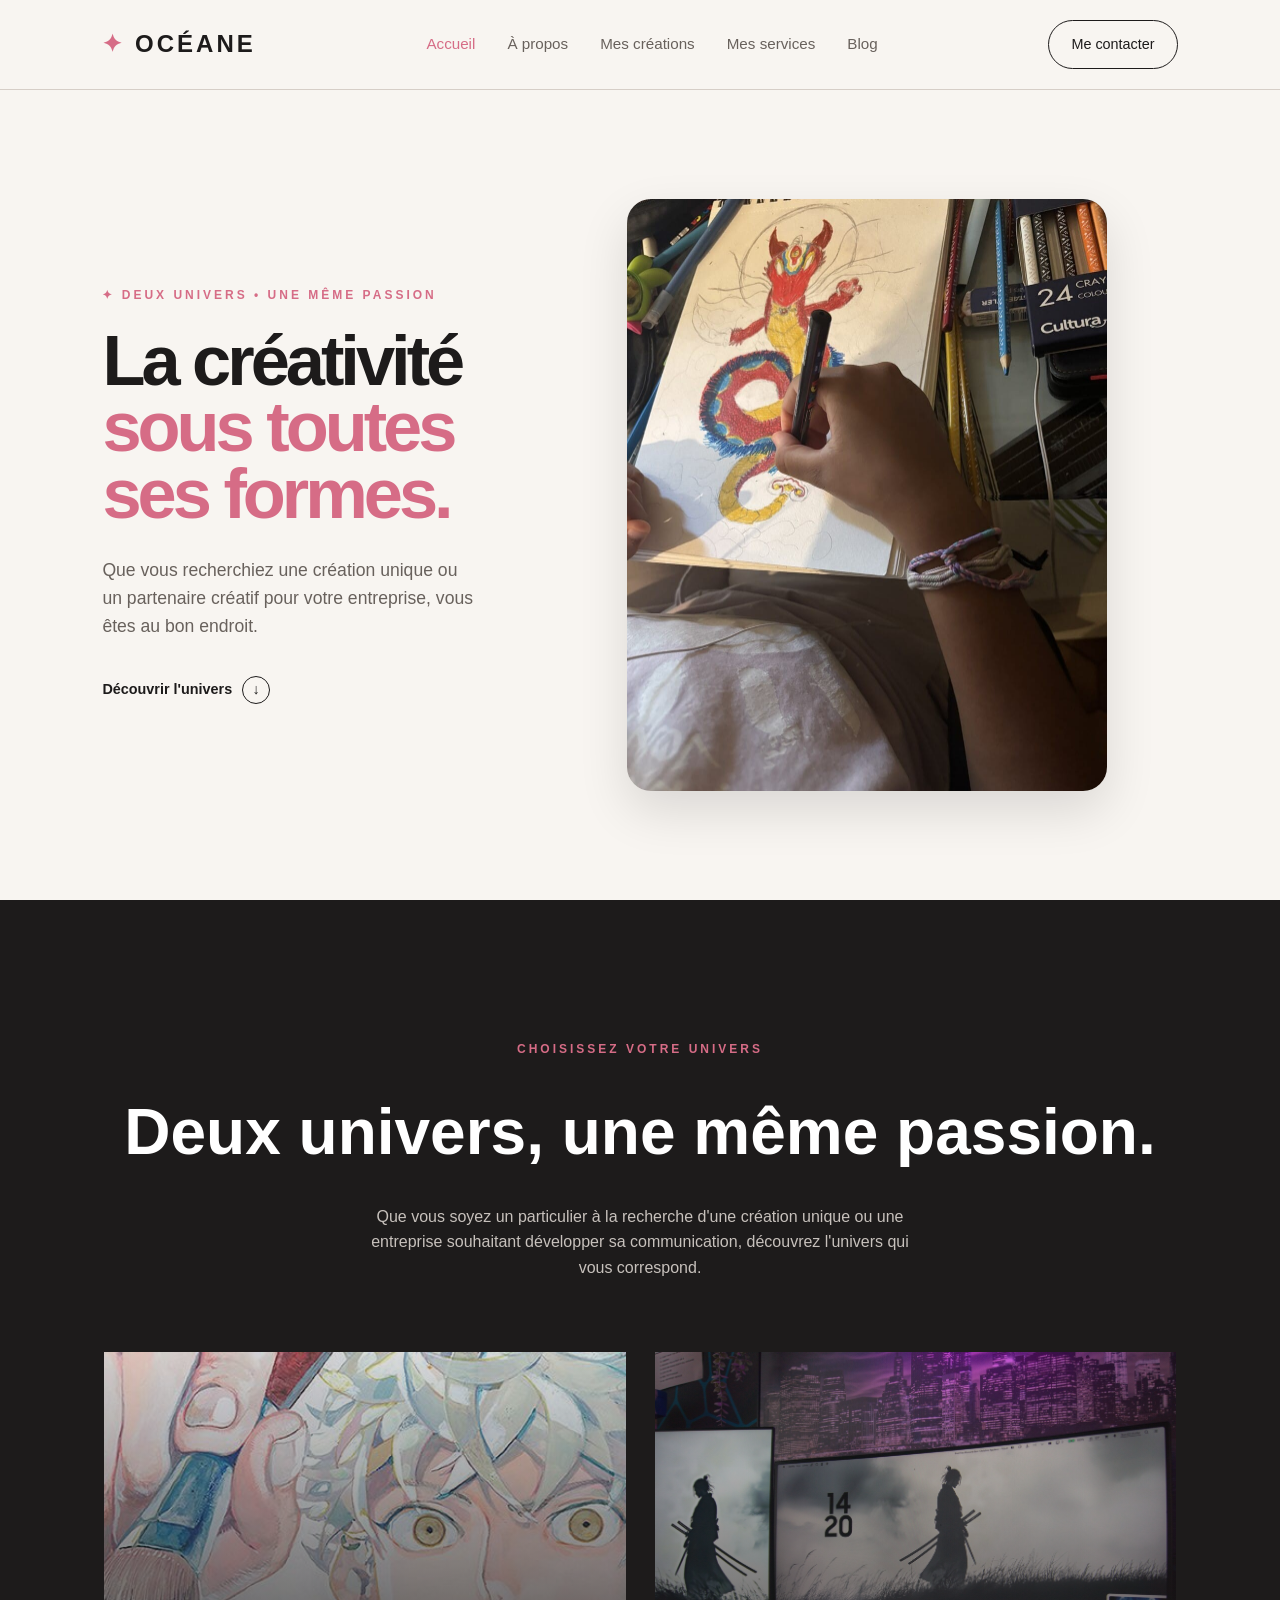
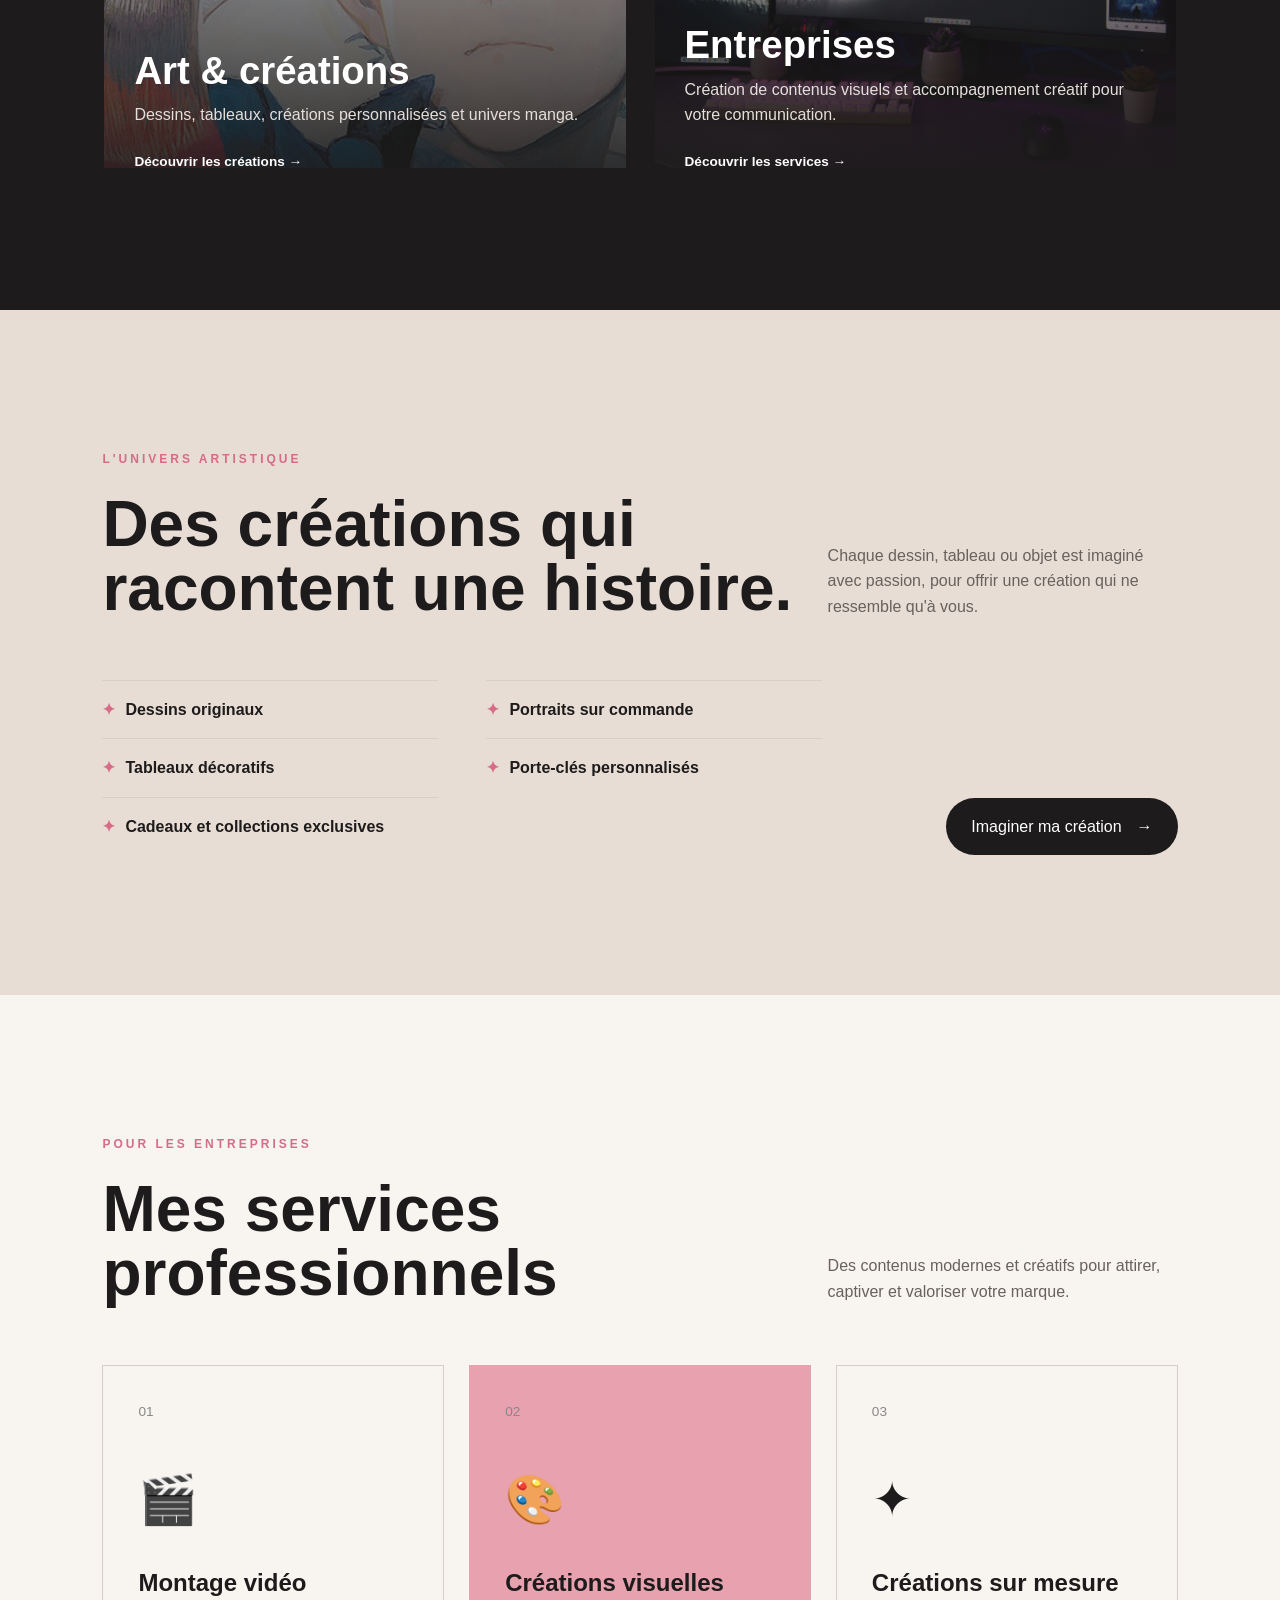
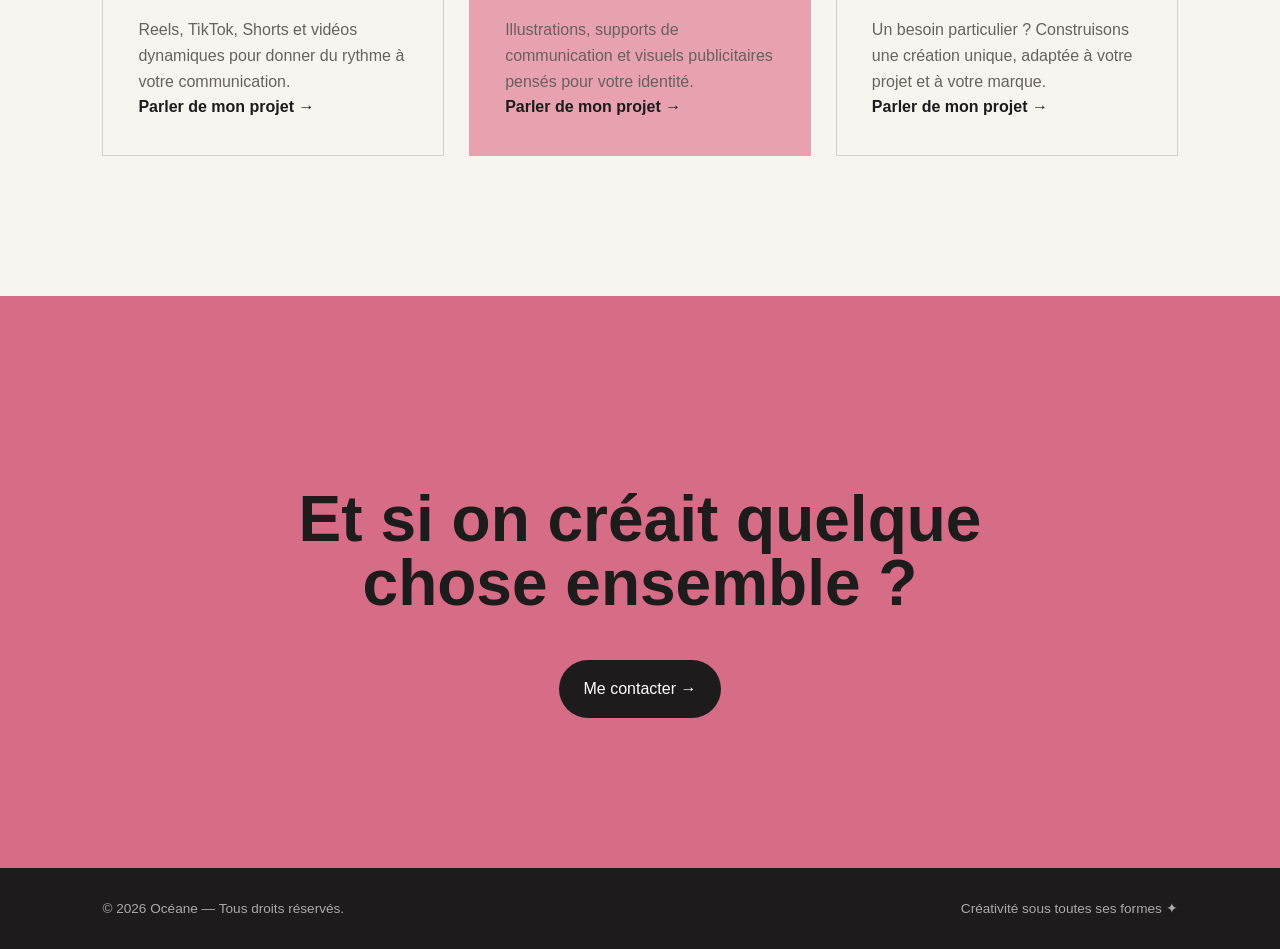
==== commit d3efb32d: "3e sauvegarde" ====
--- a/index.html
+++ b/index.html
@@ -113,40 +113,56 @@
 
             <div class="universe-choices">
 
-                <a href="pages/creations.html" class="universe-card universe-card-art">
-
-                    <span class="universe-card-icon" aria-hidden="true">🎨</span>
-
-                    <span class="universe-card-title">
-                        Art & créations
-                    </span>
-
-                    <span class="universe-card-text">
-                        Illustrations, tableaux, objets personnalisés et créations réalisées avec passion.
-                    </span>
-
-                    <span class="universe-card-link">
-                        Découvrir les créations →
-                    </span>
+                <!-- ART & CRÉATIONS -->
+
+                <a href="#creations" class="universe-card universe-card-art">
+
+                    <img
+                        src="images/manga-creation.jpg"
+                        alt="Illustration"
+                        class="universe-card__image">
+
+                    <div class="universe-card__overlay">
+
+                        <h3>Art & créations</h3>
+
+                        <p>
+                            Dessins, tableaux, créations personnalisées
+                            et univers manga.
+                        </p>
+
+                        <span class="universe-card__link">
+                            Découvrir les créations →
+                        </span>
+
+                    </div>
 
                 </a>
 
 
-                <a href="pages/services.html" class="universe-card universe-card-pro">
-
-                    <span class="universe-card-icon" aria-hidden="true">🚀</span>
-
-                    <span class="universe-card-title">
-                        Entreprises
-                    </span>
-
-                    <span class="universe-card-text">
-                        Montage vidéo, contenus visuels et accompagnement créatif pour développer votre image.
-                    </span>
-
-                    <span class="universe-card-link">
-                        Découvrir les services →
-                    </span>
+                <!-- ENTREPRISES -->
+
+                <a href="#services" class="universe-card universe-card-pro">
+
+                    <img
+                        src="images/manga-entreprise.jpg"
+                        alt="Illustration"
+                        class="universe-card__image">
+
+                    <div class="universe-card__overlay">
+
+                        <h3>Entreprises</h3>
+
+                        <p>
+                            Création de contenus visuels et accompagnement
+                            créatif pour votre communication.
+                        </p>
+
+                        <span class="universe-card__link">
+                            Découvrir les services →
+                        </span>
+
+                    </div>
 
                 </a>
 
@@ -310,59 +326,6 @@
         </section>
 
 
-        <!-- ================= ABOUT ================= -->
-
-        <section id="about" class="about">
-
-            <div>
-
-                <p class="section-label">
-                    À PROPOS
-                </p>
-
-                <h2>
-                    Derrière chaque création,
-                    il y a une histoire.
-                </h2>
-
-            </div>
-
-            <p>
-
-                Je suis Océane, une créatrice passionnée par
-                l'art, l'imagination et toutes les formes de création.
-
-                <br><br>
-
-                Mon objectif est simple :
-                transformer une idée en quelque chose
-                de concret, de personnel et d'unique.
-
-            </p>
-
-        </section>
-
-
-        <!-- ================= BLOG ================= -->
-
-        <section id="blog" class="blog">
-
-            <p class="section-label">
-                DERNIÈRES INSPIRATIONS
-            </p>
-
-            <h2>
-                Le blog
-            </h2>
-
-            <p>
-                Mes projets, mes inspirations et les coulisses
-                de mes créations.
-            </p>
-
-        </section>
-
-
         <!-- ================= CONTACT ================= -->
 
         <section id="contact" class="contact">
--- a/styles/style.css
+++ b/styles/style.css
@@ -257,76 +257,190 @@
 ========================= */
 
 .intro {
-    padding: 150px 8%;
-    text-align: center;
+    padding: 140px 8%;
+
     background-color: var(--dark);
     color: var(--light);
 }
 
+.intro > .section-label {
+    text-align: center;
+}
+
 .intro h2 {
-    margin-bottom: 25px;
+    margin-bottom: 20px;
+
     font-size: clamp(2.5rem, 5vw, 5rem);
+    text-align: center;
 }
 
 .intro-text {
-    max-width: 700px;
+    max-width: 550px;
+
     margin: 0 auto 70px;
+
     color: #c7c1bc;
-    font-size: 1.05rem;
-}
-
-.intro .universe-choices {
-    display: grid;
-    grid-template-columns: repeat(2, 1fr);
-    gap: 30px;
-    margin-top: 30px;
-}
-
-.intro .universe-card {
+    text-align: center;
+}
+
+
+/* =========================
+   CARTES UNIVERS
+========================= */
+
+.universe-choices {
+    display: grid;
+    grid-template-columns: repeat(2, minmax(0, 1fr));
+    gap: 25px;
+}
+
+.universe-card {
+    position: relative;
+
+    min-height: 420px;
+
+    overflow: hidden;
+
+    border: 2px solid var(--text);
+
+    color: var(--light);
+
+    isolation: isolate;
+}
+
+
+/* ---------- IMAGE ---------- */
+
+.universe-card__image,
+.universe-card__placeholder {
+    position: absolute;
+    inset: 0;
+
+    width: 100%;
+    height: 100%;
+}
+
+.universe-card__image {
+    object-fit: cover;
+
+    transition: transform 0.6s ease;
+}
+
+
+/* ---------- CARTE ENTREPRISE ---------- */
+
+.universe-card__placeholder {
     display: flex;
-    flex-direction: column;
-    min-height: 360px;
-    padding: 35px;
-    text-align: left;
-    border: 2px solid var(--light);
-    transition: transform .3s ease, box-shadow .3s ease;
-}
-
-.intro .universe-card:hover {
-    transform: translate(-5px, -5px);
-    box-shadow: 8px 8px 0 var(--light);
-}
-
-.intro .universe-card-art {
-    background: linear-gradient(145deg, #f7d9df 0%, #e9a3b2 100%);
-    color: var(--text);
-}
-
-.intro .universe-card-pro {
-    background: #2a2828;
-    color: var(--light);
-}
-
-.intro .universe-card-icon {
-    font-size: 3rem;
-    margin-bottom: auto;
-}
-
-.intro .universe-card-title {
-    margin-top: 30px;
-    font-size: 2rem;
+    align-items: center;
+    justify-content: center;
+
+    background-color: var(--dark);
+
+    color: var(--accent);
+    font-size: 6rem;
+}
+
+.universe-card__placeholder span {
+    opacity: 0.8;
+}
+
+
+/* ---------- VOILE ---------- */
+
+.universe-card::after {
+    position: absolute;
+    inset: 0;
+
+    background: linear-gradient(
+        to top,
+        rgba(29, 27, 27, 0.9),
+        rgba(29, 27, 27, 0.15)
+    );
+
+    content: '';
+
+    transition: background 0.4s ease;
+}
+
+
+/* ---------- CONTENU ---------- */
+
+.universe-card__overlay {
+    position: absolute;
+
+    right: 30px;
+    bottom: 30px;
+    left: 30px;
+
+    z-index: 2;
+
+    transform: translateY(35px);
+
+    transition: transform 0.4s ease;
+}
+
+.universe-card__overlay h3 {
+    margin-bottom: 12px;
+
+    font-size: clamp(1.8rem, 3vw, 2.8rem);
+    line-height: 1;
+}
+
+.universe-card__overlay p {
+    max-width: 450px;
+
+    margin-bottom: 20px;
+
+    color: #e5dfdb;
+}
+
+.universe-card__link {
+    font-size: 0.85rem;
     font-weight: 800;
 }
 
-.intro .universe-card-text {
-    margin-top: 15px;
-    color: inherit;
-    opacity: .85;
-}
-
-.intro .universe-card-link {
-    margin-top: 25px;
-    font-weight: 700;
+
+/* ---------- HOVER ---------- */
+
+.universe-card:hover .universe-card__image {
+    transform: scale(1.06);
+}
+
+.universe-card:hover .universe-card__overlay {
+    transform: translateY(0);
+}
+
+.universe-card:hover::after {
+    background: rgba(29, 27, 27, 0.55);
+}
+
+
+/* =========================
+   MOBILE
+========================= */
+
+@media (max-width: 600px) {
+
+    .intro {
+        padding: 80px 5%;
+    }
+
+    .intro-text {
+        margin-bottom: 45px;
+    }
+
+    .universe-choices {
+        grid-template-columns: 1fr;
+    }
+
+    .universe-card {
+        min-height: 380px;
+    }
+
+    .universe-card__overlay {
+        transform: translateY(0);
+    }
+
 }
 
 
@@ -364,6 +478,42 @@
     margin-right: 10px;
     color: var(--accent);
     content: '✦';
+}
+
+/* =========================
+   COUP DE CŒUR
+========================= */
+
+.creations-featured {
+    display: grid;
+    grid-template-columns: 1fr 1fr;
+    gap: 60px;
+    align-items: center;
+}
+
+.creations-featured__visual {
+    min-height: 500px;
+    overflow: hidden;
+
+    border: 2px solid var(--text);
+    background-color: var(--surface);
+    box-shadow: 12px 12px 0 var(--text);
+}
+
+.creations-featured__visual img {
+    display: block;
+
+    width: 100%;
+    height: 100%;
+    min-height: 500px;
+
+    object-fit: cover;
+
+    transition: transform 0.5s ease;
+}
+
+.creations-featured__visual:hover img {
+    transform: scale(1.03);
 }
 
 
@@ -521,6 +671,31 @@
     color: var(--accent);
 }
 
+.about-hero__image {
+    min-height: 520px;
+
+    overflow: hidden;
+
+    background-color: var(--surface);
+    border: 2px solid var(--text);
+    box-shadow: 14px 14px 0 var(--text);
+}
+
+.about-hero__image img {
+    display: block;
+
+    width: 100%;
+    height: 100%;
+    min-height: 520px;
+
+    object-fit: cover;
+
+    transition: transform 0.5s ease;
+}
+
+.about-hero__image:hover img {
+    transform: scale(1.03);
+}
 
 /* ---------- PARCOURS ---------- */
 
@@ -1991,6 +2166,10 @@
     }
 
     .creations-hero {
+        grid-template-columns: 1fr;
+    }
+
+    .creations-featured {
         grid-template-columns: 1fr;
     }
 
@@ -2210,6 +2389,15 @@
 
     .creations-hero__image {
         box-shadow: 8px 8px 0 var(--text);
+    }
+
+    .creations-featured__visual {
+        min-height: 380px;
+        box-shadow: 8px 8px 0 var(--text);
+    }
+
+    .creations-featured__visual img {
+        min-height: 380px;
     }
 
 }
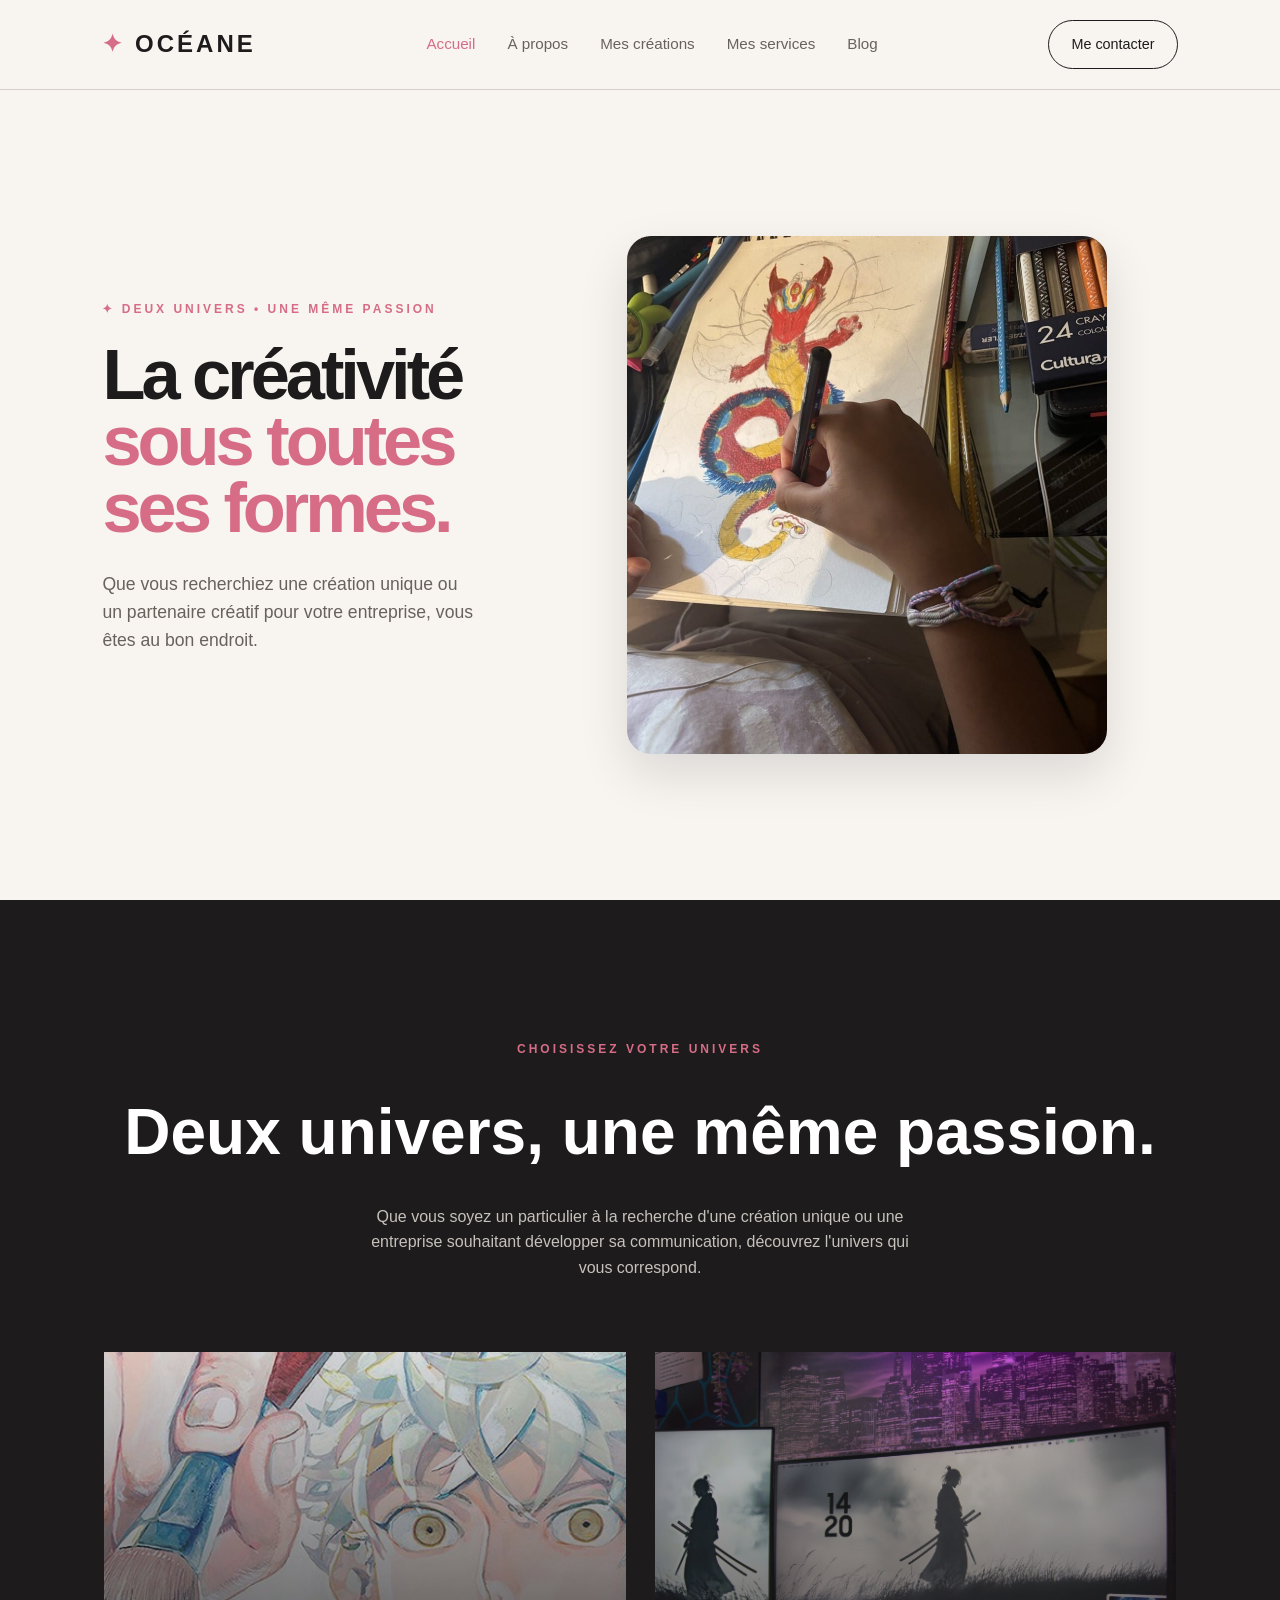
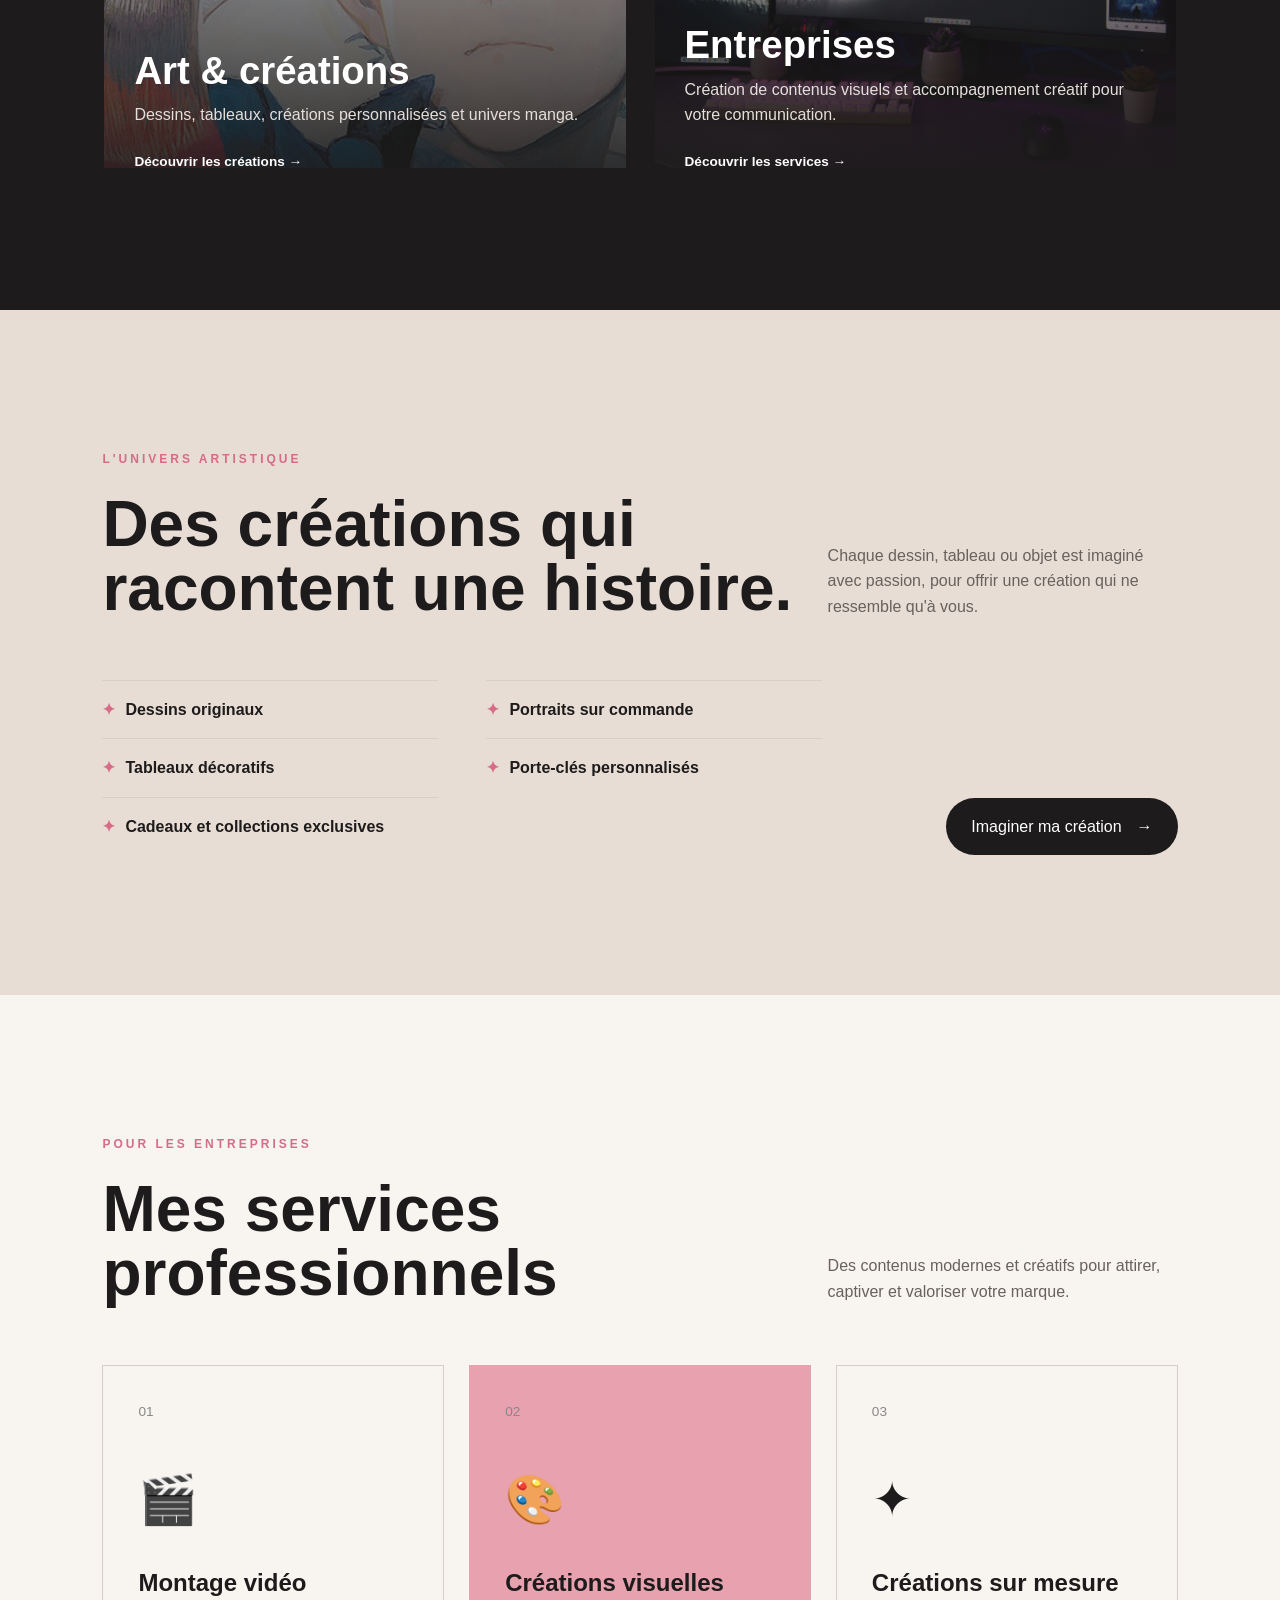
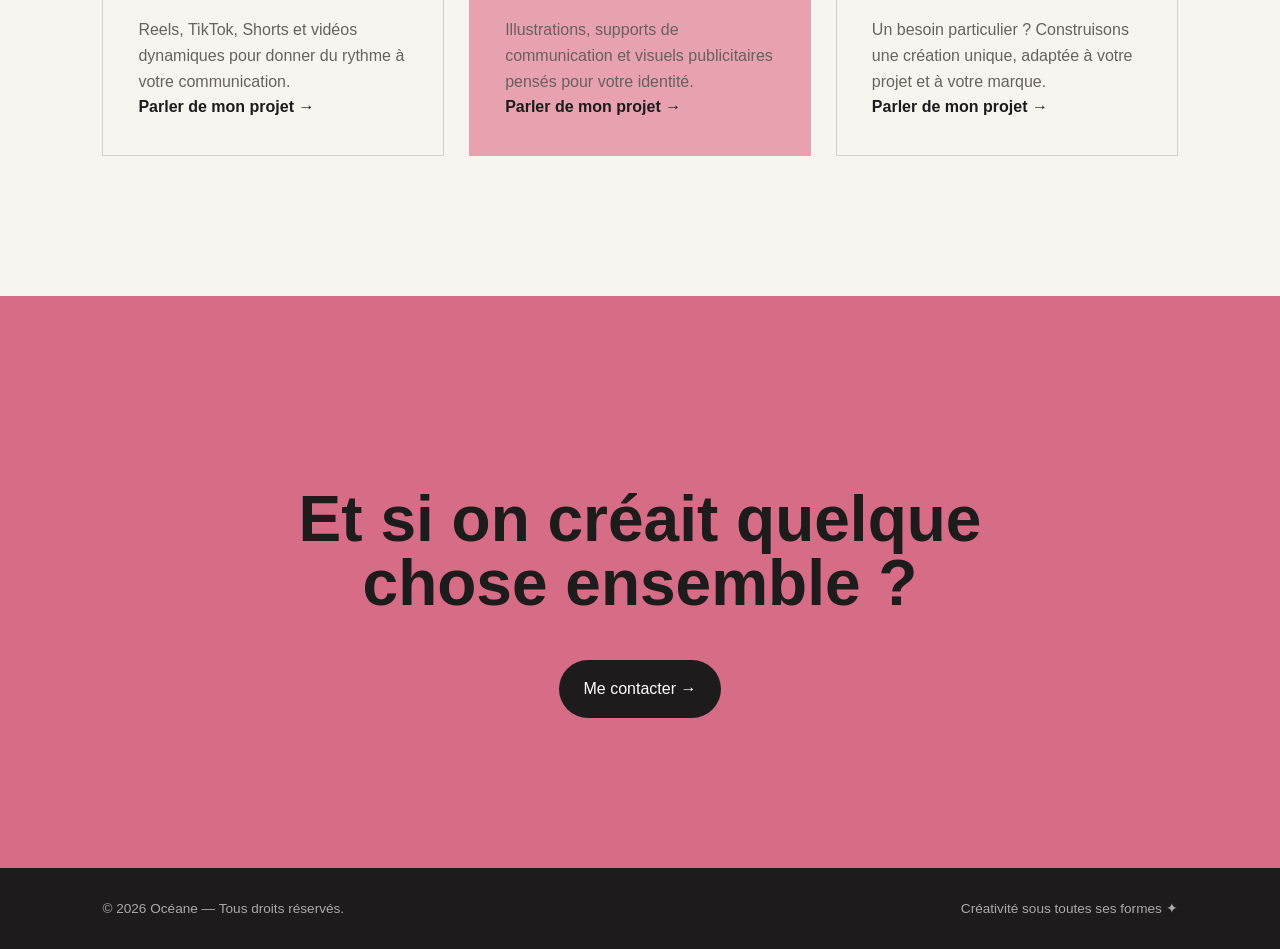
==== commit 99c7dab5: "24/08" ====
--- a/index.html
+++ b/index.html
@@ -73,11 +73,6 @@
                     créatif pour votre entreprise, vous êtes au bon endroit.
 
                 </p>
-
-                <a href="#intro" class="hero-scroll">
-                    Découvrir l'univers
-                    <span aria-hidden="true">↓</span>
-                </a>
 
             </div>
 
@@ -339,7 +334,7 @@
                 quelque chose ensemble ?
             </h2>
 
-            <a href="mailto:contact@example.com" class="primary-button">
+            <a href="pages/contact.html" class="primary-button">
                 Me contacter →
             </a>
 
--- a/styles/style.css
+++ b/styles/style.css
@@ -739,6 +739,123 @@
     color: var(--muted-text);
 }
 
+.journey-grid {
+    display: grid;
+    grid-template-columns: repeat(2, minmax(0, 1fr));
+    gap: 25px;
+
+    margin-top: 60px;
+}
+
+.journey-card {
+    position: relative;
+
+    min-height: 420px;
+
+    overflow: hidden;
+
+    border: 2px solid var(--text);
+
+    isolation: isolate;
+}
+
+.journey-card__image {
+    position: absolute;
+    inset: 0;
+
+    width: 100%;
+    height: 100%;
+
+    object-fit: cover;
+
+    transition: transform 0.6s ease;
+}
+
+
+/* Voile */
+
+.journey-card::after {
+    position: absolute;
+    inset: 0;
+
+    content: "";
+
+    background: linear-gradient(
+        to top,
+        rgba(29, 27, 27, 0.9),
+        rgba(29, 27, 27, 0.1)
+    );
+
+    transition: background 0.4s ease;
+}
+
+
+/* Texte */
+
+.journey-card__overlay {
+    position: absolute;
+
+    right: 30px;
+    bottom: 30px;
+    left: 30px;
+
+    z-index: 2;
+
+    transform: translateY(35px);
+
+    color: var(--light);
+
+    transition: transform 0.4s ease;
+}
+
+.journey-card__overlay h3 {
+    margin-bottom: 12px;
+
+    font-size: clamp(1.8rem, 3vw, 2.8rem);
+}
+
+.journey-card__overlay p {
+    max-width: 450px;
+
+    color: #e5dfdb;
+}
+
+
+/* Animation */
+
+.journey-card:hover .journey-card__image {
+    transform: scale(1.06);
+}
+
+.journey-card:hover .journey-card__overlay {
+    transform: translateY(0);
+}
+
+.journey-card:hover::after {
+    background: rgba(29, 27, 27, 0.55);
+}
+
+
+/* =========================
+   MOBILE
+========================= */
+
+@media (max-width: 600px) {
+
+    .journey-grid {
+        grid-template-columns: 1fr;
+    }
+
+    .journey-card {
+        min-height: 380px;
+    }
+
+    .journey-card__overlay {
+        transform: translateY(0);
+    }
+
+}
+
 
 /* ---------- DEUX UNIVERS ---------- */
 
@@ -756,58 +873,120 @@
     max-width: 700px;
 }
 
-.universe-cards {
+/* =========================
+   MON UNIVERS
+========================= */
+
+.about-universe {
+    padding: 120px 8%;
+}
+
+.about-universe__grid {
     display: grid;
     grid-template-columns: repeat(2, 1fr);
     gap: 25px;
+
+    margin-top: 60px;
 }
 
 .about-universe-card {
-    min-height: 300px;
-
-    padding: 35px;
+    position: relative;
+
+    min-height: 420px;
+
+    overflow: hidden;
 
     border: 2px solid var(--text);
 
-    transition: transform 0.3s ease, box-shadow 0.3s ease;
-}
-
-.about-universe-card:hover {
-    box-shadow: 8px 8px 0 var(--text);
-    transform: translate(-4px, -4px);
-}
-
-.about-universe-card--art {
-    background-color: #f7d9df;
-}
-
-.about-universe-card--pro {
-    background-color: var(--dark);
+    isolation: isolate;
+}
+
+.about-universe-card img {
+    display: block;
+
+    width: 100%;
+    height: 100%;
+
+    object-fit: cover;
+
+    transition: transform 0.6s ease;
+}
+
+.about-universe-card::after {
+    position: absolute;
+    inset: 0;
+
+    content: "";
+
+    background: linear-gradient(
+        to top,
+        rgba(29, 27, 27, 0.9),
+        rgba(29, 27, 27, 0.1)
+    );
+
+    transition: background 0.4s ease;
+}
+
+.about-universe-card__overlay {
+    position: absolute;
+
+    right: 30px;
+    bottom: 30px;
+    left: 30px;
+
+    z-index: 2;
+
     color: var(--light);
-}
-
-.about-universe-card__icon {
-    display: block;
-
-    margin-bottom: 50px;
-
-    font-size: 3rem;
-}
-
-.about-universe-card h3 {
-    margin-bottom: 15px;
-
-    font-size: 1.8rem;
-}
-
-.about-universe-card p {
-    color: var(--muted-text);
-}
-
-.about-universe-card--pro p {
-    color: #d9d1cb;
-}
-
+
+    transform: translateY(35px);
+
+    transition: transform 0.4s ease;
+}
+
+.about-universe-card__overlay h3 {
+    margin-bottom: 12px;
+
+    font-size: clamp(1.8rem, 3vw, 2.8rem);
+}
+
+.about-universe-card__overlay p {
+    max-width: 450px;
+
+    color: #e5dfdb;
+}
+
+.about-universe-card:hover img {
+    transform: scale(1.06);
+}
+
+.about-universe-card:hover .about-universe-card__overlay {
+    transform: translateY(0);
+}
+
+.about-universe-card:hover::after {
+    background: rgba(29, 27, 27, 0.55);
+}
+
+
+/* =========================
+   MOBILE
+========================= */
+
+@media (max-width: 600px) {
+
+    .about-universe__grid {
+        grid-template-columns: 1fr;
+    }
+
+    .about-universe-card {
+        min-height: 380px;
+    }
+
+    .about-universe-card__overlay {
+        transform: translateY(0);
+    }
+
+}
 
 /* ---------- MÉTHODE ---------- */
 
@@ -969,102 +1148,12 @@
     box-shadow: 14px 14px 0 var(--text);
 }
 
-
-/* ---------- COLLECTIONS ---------- */
-
-.creations-collections {
-    padding: 140px 8%;
-
-    background-color: var(--surface);
-}
-
-.creations-collections .section-heading {
-    display: block;
-}
-
-.creations-collections .section-heading h2 {
-    max-width: 700px;
-}
-
-.collection-cards {
-    display: grid;
-    grid-template-columns: repeat(3, 1fr);
-    gap: 25px;
-}
-
-.collection-card {
-    min-height: 430px;
-
-    display: flex;
-    flex-direction: column;
-
-    border: 2px solid var(--text);
-
-    transition: transform 0.3s ease, box-shadow 0.3s ease;
-}
-
-.collection-card:hover {
-    transform: translate(-4px, -4px);
-    box-shadow: 8px 8px 0 var(--text);
-}
-
-.collection-card--paintings {
-    background-color: #f7d9df;
-}
-
-.collection-card--drawings {
-    background-color: var(--background);
-}
-
-.collection-card--keyrings {
-    background-color: var(--dark);
-    color: var(--light);
-}
-
-.collection-card__visual {
-    min-height: 190px;
-
-    display: grid;
-    place-items: center;
-
-    font-size: 4rem;
-
-    border-bottom: 2px solid var(--text);
-}
-
-.collection-card__content {
-    padding: 30px;
-
-    display: flex;
-    flex-direction: column;
-    flex: 1;
-}
-
-.collection-card__content h3 {
-    margin-bottom: 15px;
-
-    font-size: 1.8rem;
-}
-
-.collection-card__content p {
-    color: var(--muted-text);
-}
-
-.collection-card--keyrings .collection-card__content p {
-    color: #d9d1cb;
-}
-
-.collection-card__content a {
-    margin-top: auto;
-
-    font-weight: 800;
-}
-
-
-/* ---------- GALERIE ---------- */
+/* =========================
+   GALERIE DES CRÉATIONS
+========================= */
 
 .creations-gallery {
-    padding: 140px 8%;
+    padding: 120px 8%;
 }
 
 .creations-gallery .section-heading {
@@ -1072,85 +1161,107 @@
 }
 
 .creations-gallery .section-heading h2 {
-    max-width: 700px;
-}
-
-.gallery-grid {
+    max-width: 750px;
+}
+
+.creations-gallery__grid {
     display: grid;
-    grid-template-columns: repeat(3, 1fr);
-    gap: 25px;
-}
-
-.gallery-card {
+    grid-template-columns: repeat(2, 1fr);
+    gap: 30px;
+
+    margin-top: 60px;
+}
+
+
+/* =========================
+   CARTE CRÉATION
+========================= */
+
+.creation-card {
     overflow: hidden;
 
-    border: 1px solid var(--border);
-    background-color: var(--background);
-
-    transition: transform 0.3s ease, border-color 0.3s ease;
-}
-
-.gallery-card:hover {
-    transform: translateY(-8px);
-    border-color: var(--accent);
-}
-
-.gallery-card__image {
-    min-height: 300px;
-
-    display: grid;
-    place-items: center;
-
-    background-color: var(--surface);
-}
-
-.gallery-card__image::before {
-    content: '✦';
-
-    color: var(--accent);
-    font-size: 3rem;
-}
-
-.gallery-card__content {
-    padding: 25px;
-}
-
-.gallery-card__category {
+    background-color: var(--light);
+    border: 2px solid var(--text);
+
+    transition:
+        transform 0.3s ease,
+        box-shadow 0.3s ease;
+}
+
+.creation-card__image {
+    overflow: hidden;
+
+    aspect-ratio: 4 / 3;
+}
+
+.creation-card__image img {
+    display: block;
+
+    width: 100%;
+    height: 100%;
+
+    object-fit: cover;
+
+    transition: transform 0.5s ease;
+}
+
+
+/* =========================
+   INFORMATIONS
+========================= */
+
+.creation-card__content {
+    padding: 25px 30px;
+}
+
+.creation-card__content h3 {
     margin-bottom: 8px;
 
-    color: var(--accent);
-    font-size: 0.75rem;
-    font-weight: 800;
-    letter-spacing: 2px;
-    text-transform: uppercase;
-}
-
-.gallery-card__content h3 {
-    margin-bottom: 10px;
-
-    font-size: 1.5rem;
-}
-
-.gallery-card__content > p:not(.gallery-card__category) {
-    margin-bottom: 20px;
-
+    font-size: 1.4rem;
+}
+
+.creation-card__content p {
     color: var(--muted-text);
 }
 
-.gallery-card__status {
-    display: inline-block;
-
-    padding: 6px 12px;
-
-    border-radius: 20px;
-
-    background-color: var(--surface);
-
-    color: var(--muted-text);
-
-    font-size: 0.8rem;
-}
-
+
+/* =========================
+   HOVER
+========================= */
+
+.creation-card:hover {
+    transform: translate(-4px, -4px);
+
+    box-shadow: 8px 8px 0 var(--text);
+}
+
+.creation-card:hover .creation-card__image img {
+    transform: scale(1.05);
+}
+
+
+/* =========================
+   MOBILE
+========================= */
+
+@media (max-width: 700px) {
+
+    .creations-gallery {
+        padding: 80px 5%;
+    }
+
+    .creations-gallery__grid {
+        grid-template-columns: 1fr;
+        gap: 25px;
+
+        margin-top: 40px;
+    }
+
+    .creation-card__content {
+        padding: 20px;
+    }
+
+}
 
 /* ---------- COUP DE CŒUR ---------- */
 
@@ -1239,7 +1350,518 @@
 
 /* ---------- HERO ---------- */
 
+.services-page .section-heading {
+    display: block;
+}
+
+.services-page .section-heading h2 {
+    max-width: 700px;
+}
+
+.services-page .section-heading p {
+    margin-bottom: 20px;
+}
+
+/* =========================
+   HERO SERVICES
+========================= */
+
 .services-hero {
+    display: grid;
+    grid-template-columns: 1fr 1fr;
+    gap: 70px;
+
+    align-items: center;
+
+    padding: 100px 8% 120px;
+}
+
+.services-hero__content {
+    max-width: 650px;
+}
+
+.services-hero__content h1 {
+    margin-bottom: 30px;
+
+    font-size: clamp(3rem, 6vw, 6rem);
+    line-height: 0.95;
+}
+
+.services-hero__content h1 span {
+    display: block;
+
+    color: var(--accent);
+}
+
+.services-hero__content > p:not(.section-label) {
+    max-width: 550px;
+
+    margin-bottom: 35px;
+
+    color: var(--muted-text);
+    font-size: 1.05rem;
+    line-height: 1.7;
+}
+
+
+/* ---------- IMAGE ---------- */
+
+.services-hero__image {
+    min-height: 550px;
+
+    overflow: hidden;
+
+    border: 2px solid var(--text);
+    box-shadow: 14px 14px 0 var(--text);
+}
+
+.services-hero__image img {
+    display: block;
+
+    width: 100%;
+    height: 100%;
+    min-height: 550px;
+
+    object-fit: cover;
+
+    transition: transform 0.5s ease;
+}
+
+.services-hero__image:hover img {
+    transform: scale(1.03);
+}
+
+
+/* =========================
+   MOBILE
+========================= */
+
+@media (max-width: 800px) {
+
+    .services-hero {
+        grid-template-columns: 1fr;
+        gap: 50px;
+
+        padding: 80px 5%;
+    }
+
+    .services-hero__image {
+        min-height: 400px;
+
+        box-shadow: 8px 8px 0 var(--text);
+    }
+
+    .services-hero__image img {
+        min-height: 400px;
+    }
+
+}
+
+/* =========================
+   PRESTATIONS
+========================= */
+
+.services-offers {
+    padding: 120px 8%;
+}
+
+.services-offers .section-heading {
+    display: block;
+}
+
+.services-offers .section-heading h2 {
+    max-width: 750px;
+}
+
+.offers-grid {
+    display: grid;
+    grid-template-columns: repeat(3, 1fr);
+    gap: 25px;
+
+    margin-top: 60px;
+}
+
+
+/* ---------- CARTE ---------- */
+
+.offer-card {
+    position: relative;
+
+    height: 420px;
+
+    overflow: hidden;
+
+    border: 2px solid var(--text);
+
+    isolation: isolate;
+}
+
+.offer-card img {
+    display: block;
+
+    width: 100%;
+    height: 100%;
+
+    object-fit: cover;
+
+    transition: transform 0.6s ease;
+}
+
+
+/* ---------- VOILE ---------- */
+
+.offer-card::after {
+    position: absolute;
+    inset: 0;
+
+    content: "";
+
+    background: linear-gradient(
+        to top,
+        rgba(29, 27, 27, 0.9),
+        rgba(29, 27, 27, 0.1)
+    );
+
+    transition: background 0.4s ease;
+}
+
+
+/* ---------- CONTENU ---------- */
+
+.offer-card__content {
+    position: absolute;
+
+    right: 30px;
+    bottom: 30px;
+    left: 30px;
+
+    z-index: 2;
+
+    color: var(--light);
+
+    transform: translateY(35px);
+
+    transition: transform 0.4s ease;
+}
+
+.offer-card__content h3 {
+    margin-bottom: 15px;
+
+    font-size: 1.8rem;
+}
+
+.offer-card__content ul {
+    padding-left: 20px;
+}
+
+.offer-card__content li {
+    margin-bottom: 5px;
+}
+
+
+/* ---------- HOVER ---------- */
+
+.offer-card:hover img {
+    transform: scale(1.06);
+}
+
+.offer-card:hover .offer-card__content {
+    transform: translateY(0);
+}
+
+.offer-card:hover::after {
+    background: rgba(29, 27, 27, 0.55);
+}
+
+
+/* ---------- MOBILE ---------- */
+
+@media (max-width: 800px) {
+
+    .offers-grid {
+        grid-template-columns: 1fr;
+    }
+
+    .offer-card {
+        height: 380px;
+    }
+
+    .offer-card__content {
+        transform: translateY(0);
+    }
+
+}
+
+
+/* =========================
+   RÉALISATIONS VIDÉO
+========================= */
+
+.services-work {
+    padding: 120px 8%;
+}
+
+.services-work .section-heading {
+    display: block;
+}
+
+.services-work .section-heading h2 {
+    max-width: 750px;
+}
+
+.services-work__grid {
+    display: grid;
+    grid-template-columns: repeat(3, 1fr);
+    gap: 25px;
+
+    margin-top: 60px;
+}
+
+
+/* ---------- CARTE ---------- */
+
+.services-video-card {
+    overflow: hidden;
+
+    background-color: var(--light);
+    border: 2px solid var(--text);
+
+    transition:
+        transform 0.3s ease,
+        box-shadow 0.3s ease;
+}
+
+
+/* ---------- VIDÉO ---------- */
+
+.services-video-card__media {
+    width: 100%;
+
+    aspect-ratio: 9 / 16;
+
+    background-color: var(--dark);
+}
+
+.services-video-card video {
+    display: block;
+
+    width: 100%;
+    height: 100%;
+
+    object-fit: cover;
+}
+
+
+/* ---------- TEXTE ---------- */
+
+.services-video-card__content {
+    padding: 25px;
+}
+
+.services-video-card__content h3 {
+    margin-bottom: 10px;
+
+    font-size: 1.4rem;
+}
+
+.services-video-card__content p {
+    color: var(--muted-text);
+}
+
+
+/* ---------- HOVER ---------- */
+
+.services-video-card:hover {
+    transform: translate(-4px, -4px);
+
+    box-shadow: 8px 8px 0 var(--text);
+}
+
+
+/* =========================
+   TABLETTE
+========================= */
+
+@media (max-width: 900px) {
+
+    .services-work__grid {
+        grid-template-columns: repeat(2, 1fr);
+    }
+
+}
+
+
+/* =========================
+   MOBILE
+========================= */
+
+@media (max-width: 600px) {
+
+    .services-work {
+        padding: 80px 5%;
+    }
+
+    .services-work__grid {
+        grid-template-columns: 1fr;
+
+        margin-top: 40px;
+    }
+
+}
+
+
+/* ---------- VALEURS ---------- */
+
+.services-values {
+    padding: 140px 8%;
+
+    background: var(--surface);
+}
+
+.values-grid {
+    display: grid;
+    grid-template-columns: repeat(4,1fr);
+    gap: 20px;
+}
+
+.value-card {
+    padding: 35px 25px;
+
+    border-top: 2px solid var(--text);
+
+    font-size: 1.15rem;
+    font-weight: 700;
+    text-align: center;
+}
+
+
+/* ---------- PROCESS ---------- */
+
+.services-process {
+    padding: 140px 8%;
+}
+
+.process-grid {
+    display: grid;
+    grid-template-columns: repeat(4,1fr);
+    gap: 25px;
+}
+
+.process-card {
+    padding: 35px;
+
+    border: 1px solid var(--border);
+
+    transition: transform .3s ease,
+                border-color .3s ease;
+}
+
+.process-card:hover {
+    border-color: var(--accent);
+    transform: translateY(-8px);
+}
+
+.process-card span {
+    display: inline-block;
+
+    margin-bottom: 20px;
+
+    color: var(--accent);
+    font-size: 2rem;
+    font-weight: bold;
+}
+
+.process-card h3 {
+    margin-bottom: 15px;
+}
+
+.process-card p {
+    color: var(--muted-text);
+}
+
+
+/* ---------- CTA ---------- */
+
+.services-cta {
+    padding: 150px 8%;
+
+    text-align: center;
+
+    background: var(--accent);
+}
+
+.services-cta h2 {
+    margin-bottom: 25px;
+
+    font-size: clamp(3rem,6vw,6rem);
+    line-height: .95;
+}
+
+.services-cta p:not(.section-label) {
+    max-width: 650px;
+
+    margin: 0 auto 40px;
+}
+
+.cta-buttons {
+    display: flex;
+    justify-content: center;
+    gap: 20px;
+}
+
+.button,
+.button-outline {
+    display: inline-flex;
+
+    padding: 16px 28px;
+
+    border-radius: 30px;
+
+    transition: .3s ease;
+}
+
+.button {
+    background: var(--dark);
+    color: var(--light);
+}
+
+.button:hover {
+    transform: translateY(-3px);
+}
+
+.button-outline {
+    border: 1px solid var(--dark);
+}
+
+.button-outline:hover {
+    background: var(--dark);
+    color: var(--light);
+}
+
+
+/* =========================
+   BLOG
+========================= */
+
+.blog {
+    padding: 140px 8%;
+
+    text-align: center;
+}
+
+.blog p:last-child {
+    margin-top: 25px;
+
+    color: var(--muted-text);
+}
+
+/* =========================
+   PAGE BLOG
+========================= */
+
+/* ---------- HERO ---------- */
+
+.blog-hero {
     min-height: calc(100vh - 90px);
 
     padding: 80px 8%;
@@ -1250,286 +1872,6 @@
     gap: 80px;
 }
 
-.services-hero__content {
-    max-width: 600px;
-}
-
-.services-hero__content h1 {
-    margin-bottom: 30px;
-
-    font-size: clamp(3rem, 5vw, 5.5rem);
-    line-height: 0.95;
-    letter-spacing: -3px;
-}
-
-.services-hero__content p:last-child {
-    max-width: 500px;
-
-    color: var(--muted-text);
-    font-size: 1.1rem;
-}
-
-.services-hero__image {
-    min-height: 520px;
-
-    background: var(--surface);
-    border: 2px solid var(--text);
-    box-shadow: 14px 14px 0 var(--text);
-}
-
-.services-page .section-heading {
-    display: block;
-}
-
-.services-page .section-heading h2 {
-    max-width: 700px;
-}
-
-.services-page .section-heading p {
-    margin-bottom: 20px;
-}
-
-/* ---------- PRESTATIONS ---------- */
-
-.services-offers {
-    padding: 140px 8%;
-
-    background: var(--surface);
-}
-
-.offers-grid {
-    display: grid;
-    grid-template-columns: repeat(3, 1fr);
-    gap: 25px;
-}
-
-.offer-card {
-    padding: 35px;
-
-    border: 1px solid var(--border);
-    background: var(--background);
-
-    transition: transform .3s ease,
-                border-color .3s ease;
-}
-
-.offer-card:hover {
-    border-color: var(--accent);
-    transform: translateY(-8px);
-}
-
-.offer-card__icon {
-    display: block;
-
-    margin-bottom: 30px;
-
-    font-size: 3rem;
-}
-
-.offer-card h3 {
-    margin-bottom: 20px;
-
-    font-size: 1.6rem;
-}
-
-.offer-card ul {
-    list-style: none;
-}
-
-.offer-card li {
-    margin-bottom: 10px;
-
-    color: var(--muted-text);
-}
-
-.offer-card li::before {
-    margin-right: 10px;
-
-    color: var(--accent);
-
-    content: "✦";
-}
-
-
-/* ---------- APPROCHE ---------- */
-
-.services-approach {
-    padding: 140px 8%;
-
-    text-align: center;
-}
-
-.services-approach p:last-child {
-    max-width: 700px;
-
-    margin: auto;
-
-    color: var(--muted-text);
-}
-
-
-/* ---------- VALEURS ---------- */
-
-.services-values {
-    padding: 140px 8%;
-
-    background: var(--surface);
-}
-
-.values-grid {
-    display: grid;
-    grid-template-columns: repeat(4,1fr);
-    gap: 20px;
-}
-
-.value-card {
-    padding: 35px 25px;
-
-    border-top: 2px solid var(--text);
-
-    font-size: 1.15rem;
-    font-weight: 700;
-    text-align: center;
-}
-
-
-/* ---------- PROCESS ---------- */
-
-.services-process {
-    padding: 140px 8%;
-}
-
-.process-grid {
-    display: grid;
-    grid-template-columns: repeat(4,1fr);
-    gap: 25px;
-}
-
-.process-card {
-    padding: 35px;
-
-    border: 1px solid var(--border);
-
-    transition: transform .3s ease,
-                border-color .3s ease;
-}
-
-.process-card:hover {
-    border-color: var(--accent);
-    transform: translateY(-8px);
-}
-
-.process-card span {
-    display: inline-block;
-
-    margin-bottom: 20px;
-
-    color: var(--accent);
-    font-size: 2rem;
-    font-weight: bold;
-}
-
-.process-card h3 {
-    margin-bottom: 15px;
-}
-
-.process-card p {
-    color: var(--muted-text);
-}
-
-
-/* ---------- CTA ---------- */
-
-.services-cta {
-    padding: 150px 8%;
-
-    text-align: center;
-
-    background: var(--accent);
-}
-
-.services-cta h2 {
-    margin-bottom: 25px;
-
-    font-size: clamp(3rem,6vw,6rem);
-    line-height: .95;
-}
-
-.services-cta p:not(.section-label) {
-    max-width: 650px;
-
-    margin: 0 auto 40px;
-}
-
-.cta-buttons {
-    display: flex;
-    justify-content: center;
-    gap: 20px;
-}
-
-.button,
-.button-outline {
-    display: inline-flex;
-
-    padding: 16px 28px;
-
-    border-radius: 30px;
-
-    transition: .3s ease;
-}
-
-.button {
-    background: var(--dark);
-    color: var(--light);
-}
-
-.button:hover {
-    transform: translateY(-3px);
-}
-
-.button-outline {
-    border: 1px solid var(--dark);
-}
-
-.button-outline:hover {
-    background: var(--dark);
-    color: var(--light);
-}
-
-
-/* =========================
-   BLOG
-========================= */
-
-.blog {
-    padding: 140px 8%;
-
-    text-align: center;
-}
-
-.blog p:last-child {
-    margin-top: 25px;
-
-    color: var(--muted-text);
-}
-
-/* =========================
-   PAGE BLOG
-========================= */
-
-/* ---------- HERO ---------- */
-
-.blog-hero {
-    min-height: calc(100vh - 90px);
-
-    padding: 80px 8%;
-
-    display: grid;
-    grid-template-columns: 1fr 1fr;
-    align-items: center;
-    gap: 80px;
-}
-
 .blog-hero__content {
     max-width: 600px;
 }
@@ -1779,43 +2121,90 @@
    PAGE CONTACT
 ========================= */
 
-/* ---------- HERO ---------- */
-
 .contact-hero {
-    padding: 120px 8%;
-
     display: grid;
     grid-template-columns: 1fr 1fr;
+    gap: 70px;
+
     align-items: center;
-    gap: 80px;
+
+    padding: 100px 8% 120px;
 }
 
 .contact-hero__content {
-    max-width: 620px;
+    max-width: 650px;
 }
 
 .contact-hero__content h1 {
     margin-bottom: 30px;
 
-    font-size: clamp(3rem, 5vw, 5.5rem);
-    line-height: .95;
-    letter-spacing: -3px;
-}
-
-.contact-hero__content p:last-child {
+    font-size: clamp(3rem, 6vw, 6rem);
+    line-height: 0.95;
+}
+
+.contact-hero__content > p:not(.section-label) {
+    max-width: 550px;
+
     color: var(--muted-text);
-    font-size: 1.1rem;
-}
+
+    font-size: 1.05rem;
+    line-height: 1.7;
+}
+
+
+/* ---------- IMAGE ---------- */
 
 .contact-hero__image {
-    min-height: 500px;
-
-    background: var(--surface);
+    min-height: 550px;
+
+    overflow: hidden;
 
     border: 2px solid var(--text);
+
     box-shadow: 14px 14px 0 var(--text);
 }
 
+.contact-hero__image img {
+    display: block;
+
+    width: 100%;
+    height: 100%;
+    min-height: 550px;
+
+    object-fit: cover;
+
+    transition: transform 0.5s ease;
+}
+
+.contact-hero__image:hover img {
+    transform: scale(1.03);
+}
+
+
+/* =========================
+   MOBILE
+========================= */
+
+@media (max-width: 800px) {
+
+    .contact-hero {
+        grid-template-columns: 1fr;
+        gap: 50px;
+
+        padding: 80px 5%;
+    }
+
+    .contact-hero__image {
+        min-height: 400px;
+
+        box-shadow: 8px 8px 0 var(--text);
+    }
+
+    .contact-hero__image img {
+        min-height: 400px;
+    }
+
+}
 
 /* ---------- CHOIX D'UNIVERS ---------- */
 
